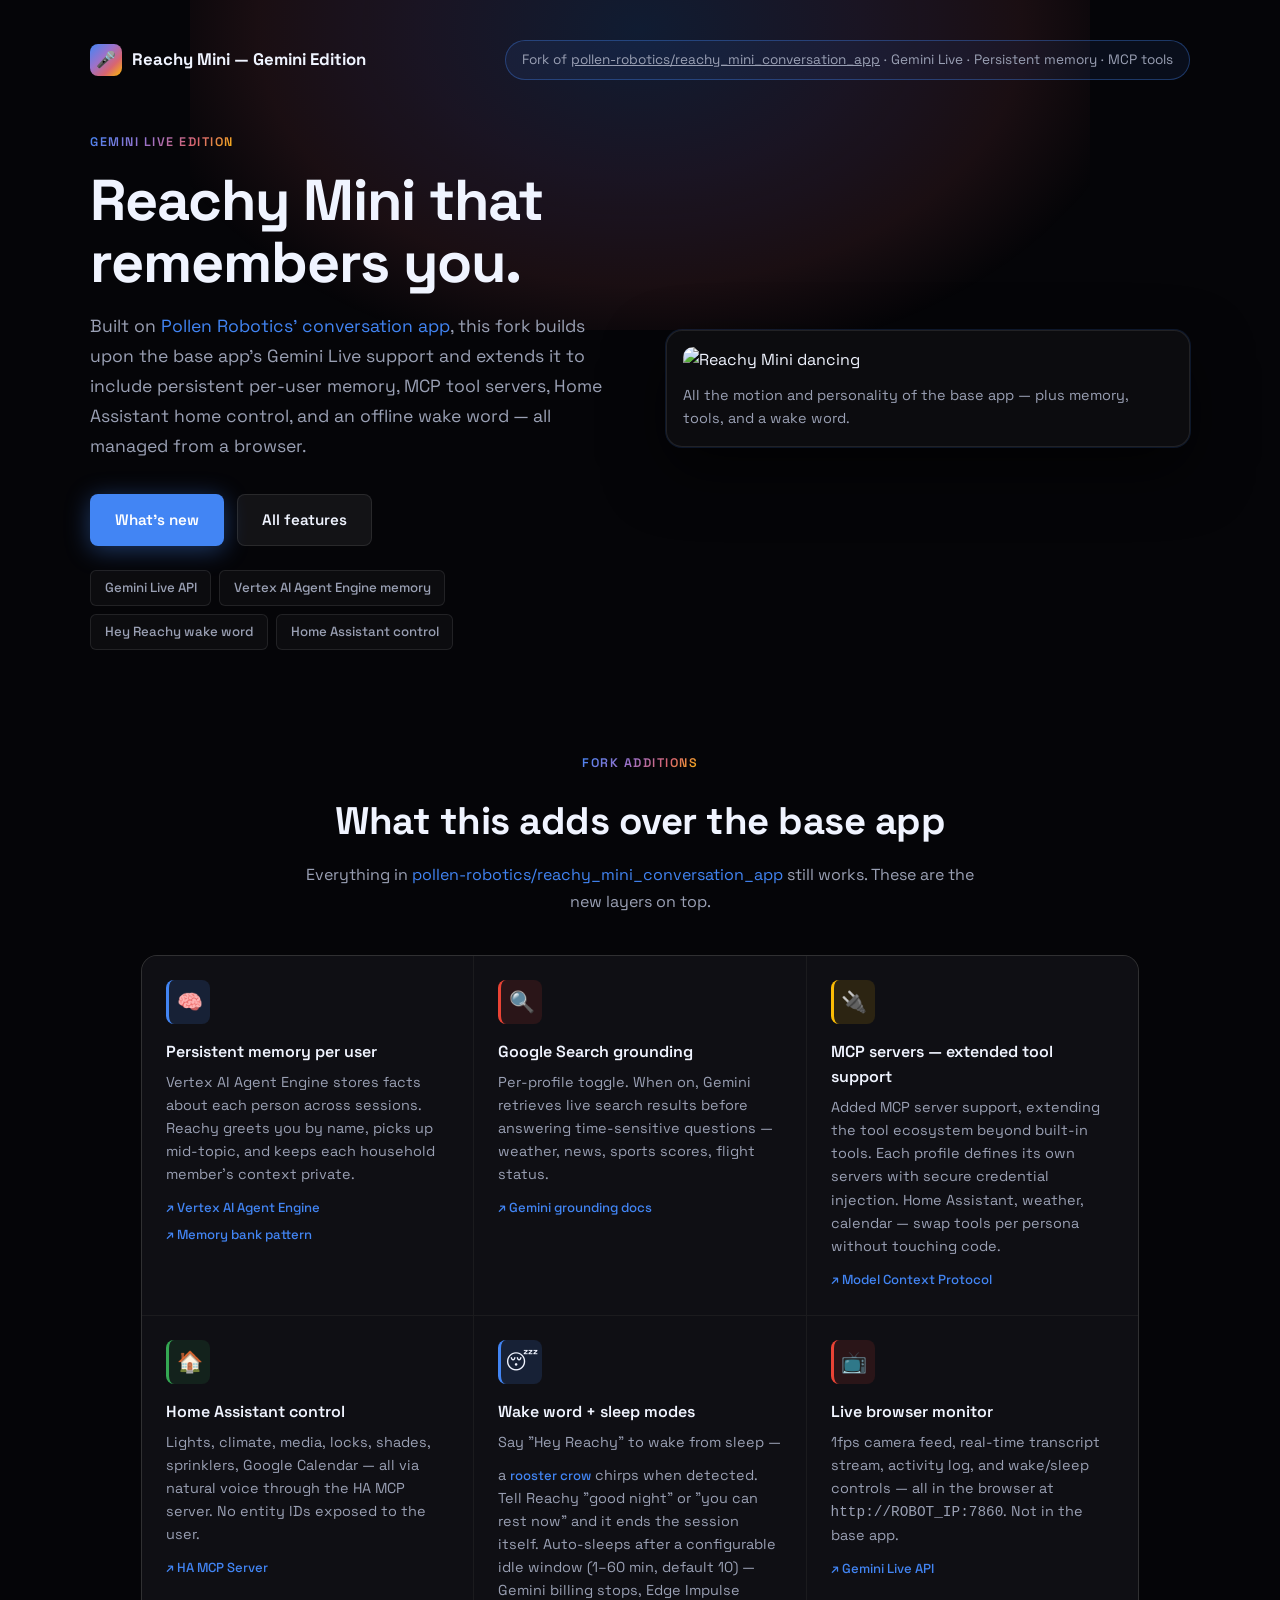
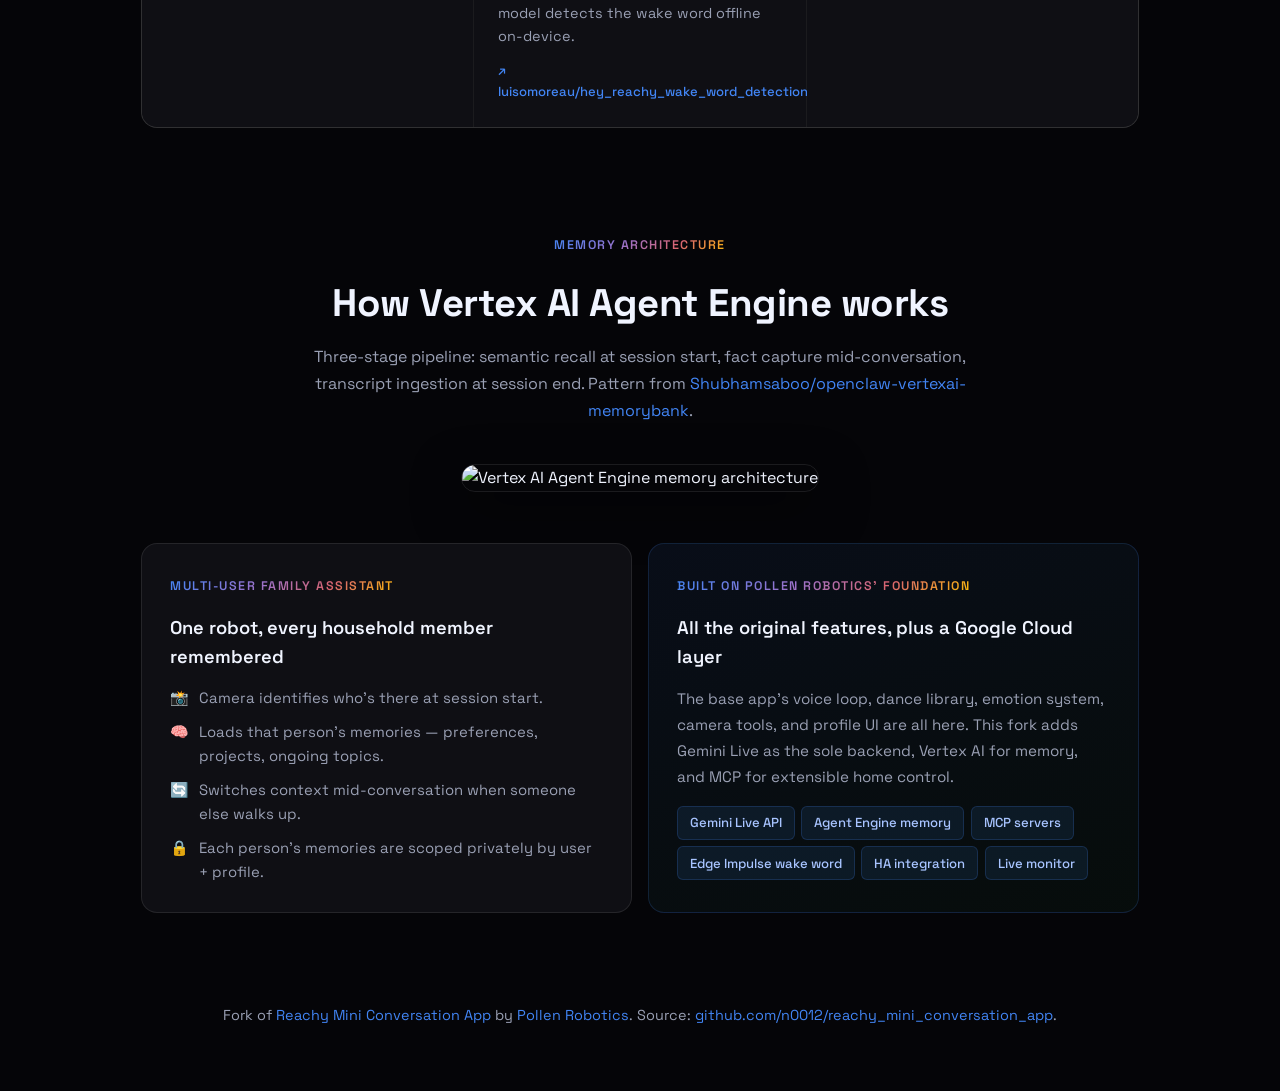
==== reachy_mini_conversation_app/index.html @ c59e743d "docs: point HA MCP link at the user-facing integrations page" ====
<!doctype html>
<html>

<head>
	<meta charset="utf-8" />
	<meta name="viewport" content="width=device-width, initial-scale=1" />
	<title>Reachy Mini — Gemini Live Edition</title>
	<link rel="preconnect" href="https://fonts.googleapis.com">
	<link rel="preconnect" href="https://fonts.gstatic.com" crossorigin>
	<link href="https://fonts.googleapis.com/css2?family=Space+Grotesk:wght@400;500;600;700&family=Manrope:wght@400;500;600&display=swap" rel="stylesheet">
	<link rel="stylesheet" href="style.css" />
</head>

<body>
	<header class="hero">
		<div class="topline">
			<div class="brand">
				<span class="logo">🎤</span>
				<span class="brand-name">Reachy Mini — Gemini Edition</span>
			</div>
			<div class="pill">Fork of <a href="https://huggingface.co/spaces/pollen-robotics/reachy_mini_conversation_app" target="_blank" rel="noopener" style="color:inherit;text-decoration:underline">pollen-robotics/reachy_mini_conversation_app</a> · Gemini Live · Persistent memory · MCP tools</div>
		</div>
		<div class="hero-grid">
			<div class="hero-copy">
				<p class="eyebrow">Gemini Live Edition</p>
				<h1>Reachy Mini that remembers you.</h1>
				<p class="lede">
					Built on <a href="https://huggingface.co/spaces/pollen-robotics/reachy_mini_conversation_app" target="_blank" rel="noopener">Pollen Robotics' conversation app</a>, this fork builds upon the base app's Gemini Live support and extends it to include persistent per-user memory, MCP tool servers, Home Assistant home control, and an offline wake word — all managed from a browser.
				</p>
				<div class="hero-actions">
					<a class="btn primary" href="#whats-new">What's new</a>
					<a class="btn ghost" href="#highlights">All features</a>
				</div>
				<div class="hero-badges">
					<span>Gemini Live API</span>
					<span>Vertex AI Agent Engine memory</span>
					<span>Hey Reachy wake word</span>
					<span>Home Assistant control</span>
				</div>
			</div>
			<div class="hero-visual">
				<div class="glass-card">
					<img src="docs/assets/reachy_mini_dance.gif" alt="Reachy Mini dancing" class="hero-gif">
					<p class="caption">All the motion and personality of the base app — plus memory, tools, and a wake word.</p>
				</div>
			</div>
		</div>
	</header>

	<section id="whats-new" class="section features">
		<div class="section-header">
			<p class="eyebrow">Fork additions</p>
			<h2>What this adds over the base app</h2>
			<p class="intro">
				Everything in <a href="https://huggingface.co/spaces/pollen-robotics/reachy_mini_conversation_app" target="_blank" rel="noopener">pollen-robotics/reachy_mini_conversation_app</a> still works. These are the new layers on top.
			</p>
		</div>
		<div class="feature-grid">
			<div class="feature-card">
				<span class="icon">🧠</span>
				<h3>Persistent memory per user</h3>
				<p>Vertex AI Agent Engine stores facts about each person across sessions. Reachy greets you by name, picks up mid-topic, and keeps each household member's context private.</p>
				<a href="https://cloud.google.com/vertex-ai/generative-ai/docs/agent-engine/overview" target="_blank" rel="noopener">↗ Vertex AI Agent Engine</a>
				<a href="https://github.com/Shubhamsaboo/openclaw-vertexai-memorybank" target="_blank" rel="noopener" style="display:block;margin-top:4px">↗ Memory bank pattern</a>
			</div>
			<div class="feature-card">
				<span class="icon">🔍</span>
				<h3>Google Search grounding</h3>
				<p>Per-profile toggle. When on, Gemini retrieves live search results before answering time-sensitive questions — weather, news, sports scores, flight status.</p>
				<a href="https://ai.google.dev/gemini-api/docs/grounding" target="_blank" rel="noopener">↗ Gemini grounding docs</a>
			</div>
			<div class="feature-card">
				<span class="icon">🔌</span>
				<h3>MCP servers — extended tool support</h3>
				<p>Added MCP server support, extending the tool ecosystem beyond built-in tools. Each profile defines its own servers with secure credential injection. Home Assistant, weather, calendar — swap tools per persona without touching code.</p>
				<a href="https://modelcontextprotocol.io" target="_blank" rel="noopener">↗ Model Context Protocol</a>
			</div>
			<div class="feature-card">
				<span class="icon">🏠</span>
				<h3>Home Assistant control</h3>
				<p>Lights, climate, media, locks, shades, sprinklers, Google Calendar — all via natural voice through the HA MCP server. No entity IDs exposed to the user.</p>
				<a href="https://www.home-assistant.io/integrations/mcp_server/" target="_blank" rel="noopener">↗ HA MCP Server</a>
			</div>
			<div class="feature-card">
				<span class="icon">😴</span>
				<h3>Wake word + sleep modes</h3>
				<p>Say "Hey Reachy" to wake from sleep — a <a href="https://commons.wikimedia.org/wiki/File:Young_rooster_crowing.ogg" target="_blank" rel="noopener">rooster crow</a> chirps when detected. Tell Reachy "good night" or "you can rest now" and it ends the session itself. Auto-sleeps after a configurable idle window (1–60 min, default 10) — Gemini billing stops, Edge Impulse model detects the wake word offline on-device.</p>
				<a href="https://huggingface.co/spaces/luisomoreau/hey_reachy_wake_word_detection" target="_blank" rel="noopener">↗ luisomoreau/hey_reachy_wake_word_detection</a>
			</div>
			<div class="feature-card">
				<span class="icon">📺</span>
				<h3>Live browser monitor</h3>
				<p>1fps camera feed, real-time transcript stream, activity log, and wake/sleep controls — all in the browser at <code>http://ROBOT_IP:7860</code>. Not in the base app.</p>
				<a href="https://ai.google.dev/gemini-api/docs/live-api" target="_blank" rel="noopener">↗ Gemini Live API</a>
			</div>
		</div>
	</section>

	<section class="section">
		<div class="section-header">
			<p class="eyebrow">Memory architecture</p>
			<h2>How Vertex AI Agent Engine works</h2>
			<p class="intro">
				Three-stage pipeline: semantic recall at session start, fact capture mid-conversation, transcript ingestion at session end.
				Pattern from <a href="https://github.com/Shubhamsaboo/openclaw-vertexai-memorybank" target="_blank" rel="noopener">Shubhamsaboo/openclaw-vertexai-memorybank</a>.
			</p>
		</div>
		<div style="text-align:center">
			<img
				src="https://raw.githubusercontent.com/Shubhamsaboo/openclaw-vertexai-memorybank/2500c735953c892067ed8638012e7cde9ac9cd41/architecture.jpg"
				alt="Vertex AI Agent Engine memory architecture"
				style="max-width:100%;border-radius:14px;border:1px solid rgba(255,255,255,0.09);box-shadow:0 16px 48px rgba(0,0,0,0.5)"
			/>
		</div>
	</section>

	<section id="highlights" class="section story">
		<div class="story-grid">
			<div class="story-card">
				<p class="eyebrow">Multi-user family assistant</p>
				<h3>One robot, every household member remembered</h3>
				<ul class="story-list">
					<li><span>📸</span> Camera identifies who's there at session start.</li>
					<li><span>🧠</span> Loads that person's memories — preferences, projects, ongoing topics.</li>
					<li><span>🔄</span> Switches context mid-conversation when someone else walks up.</li>
					<li><span>🔒</span> Each person's memories are scoped privately by user + profile.</li>
				</ul>
			</div>
			<div class="story-card secondary">
				<p class="eyebrow">Built on Pollen Robotics' foundation</p>
				<h3>All the original features, plus a Google Cloud layer</h3>
				<p class="story-text">
					The base app's voice loop, dance library, emotion system, camera tools, and profile UI are all here. This fork adds Gemini Live as the sole backend, Vertex AI for memory, and MCP for extensible home control.
				</p>
				<div class="chips">
					<span class="chip">Gemini Live API</span>
					<span class="chip">Agent Engine memory</span>
					<span class="chip">MCP servers</span>
					<span class="chip">Edge Impulse wake word</span>
					<span class="chip">HA integration</span>
					<span class="chip">Live monitor</span>
				</div>
			</div>
		</div>
	</section>

	<footer class="footer">
		<p>
			Fork of <a href="https://huggingface.co/spaces/pollen-robotics/reachy_mini_conversation_app" target="_blank" rel="noopener">Reachy Mini Conversation App</a> by <a href="https://github.com/pollen-robotics" target="_blank" rel="noopener">Pollen Robotics</a>.
			Source: <a href="https://github.com/n0012/reachy_mini_conversation_app" target="_blank" rel="noopener">github.com/n0012/reachy_mini_conversation_app</a>.
		</p>
	</footer>

</body>

</html>
---- reachy_mini_conversation_app/style.css ----
/* Google AI product aesthetic — clean dark, vivid Google accents */
:root {
	--google-blue:   #4285F4;
	--google-red:    #EA4335;
	--google-yellow: #FBBC05;
	--google-green:  #34A853;

	/* Gemini brand gradient */
	--gemini-grad: linear-gradient(135deg, #4285F4 0%, #9B72CB 40%, #D96570 70%, #FBBC05 100%);

	--bg:     #050508;
	--panel:  #0f0f14;
	--card:   rgba(255, 255, 255, 0.05);
	--text:   #f0f4ff;
	--muted:  #9aa0b4;
	--border: rgba(255, 255, 255, 0.09);
	--shadow: 0 24px 60px rgba(0, 0, 0, 0.6);

	font-family: "Space Grotesk", "Manrope", system-ui, -apple-system, sans-serif;
}

* { margin: 0; padding: 0; box-sizing: border-box; }

body {
	background: var(--bg);
	color: var(--text);
	min-height: 100vh;
	line-height: 1.6;
	padding-bottom: 4rem;
}

/* Big Gemini-style ambient glow behind the hero */
body::before {
	content: "";
	position: fixed;
	top: -30%;
	left: 50%;
	transform: translateX(-50%);
	width: 900px;
	height: 600px;
	background: radial-gradient(ellipse,
		rgba(66,133,244,0.18) 0%,
		rgba(155,114,203,0.14) 35%,
		rgba(217,101,112,0.10) 60%,
		transparent 80%);
	pointer-events: none;
	z-index: 0;
}

a { color: inherit; text-decoration: none; }

/* ── Topline ─────────────────────────────────────────────────────────────── */
.hero {
	padding: 2.5rem clamp(1.5rem, 4vw, 4rem) 3rem;
	position: relative;
	z-index: 1;
}

.topline {
	display: flex;
	align-items: center;
	justify-content: space-between;
	max-width: 1100px;
	margin: 0 auto 3rem;
}

.brand {
	display: flex;
	align-items: center;
	gap: 0.6rem;
	font-weight: 700;
	font-size: 1.05rem;
}

.logo {
	width: 2rem;
	height: 2rem;
	border-radius: 8px;
	background: var(--gemini-grad);
	display: grid;
	place-items: center;
	font-size: 1rem;
}

.pill {
	padding: 0.5rem 1rem;
	border-radius: 999px;
	border: 1px solid rgba(66,133,244,0.35);
	background: rgba(66,133,244,0.08);
	color: var(--muted);
	font-size: 0.85rem;
}
.pill a { color: var(--google-blue); }
.pill a:hover { text-decoration: underline; }

/* ── Hero grid ───────────────────────────────────────────────────────────── */
.hero-grid {
	display: grid;
	grid-template-columns: repeat(auto-fit, minmax(320px, 1fr));
	gap: clamp(2rem, 4vw, 4rem);
	max-width: 1100px;
	margin: 0 auto;
	align-items: center;
}

.eyebrow {
	font-size: 0.78rem;
	text-transform: uppercase;
	letter-spacing: 1.5px;
	font-weight: 600;
	margin-bottom: 1rem;
	/* Gemini gradient text */
	background: var(--gemini-grad);
	-webkit-background-clip: text;
	-webkit-text-fill-color: transparent;
	background-clip: text;
	display: inline-block;
}

.hero-copy h1 {
	font-size: clamp(2.8rem, 4.5vw, 4rem);
	line-height: 1.08;
	letter-spacing: -1px;
	margin-bottom: 1.2rem;
	font-weight: 700;
}

.lede {
	color: var(--muted);
	font-size: 1.1rem;
	max-width: 560px;
	line-height: 1.7;
}
.lede a { color: var(--google-blue); }
.lede a:hover { text-decoration: underline; }

.hero-actions {
	display: flex;
	gap: 0.8rem;
	margin: 2rem 0 1.5rem;
	flex-wrap: wrap;
}

.btn {
	padding: 0.8rem 1.5rem;
	border-radius: 8px;
	font-weight: 600;
	font-size: 0.95rem;
	border: 1px solid transparent;
	cursor: pointer;
	transition: all 0.2s ease;
	display: inline-flex;
	align-items: center;
	gap: 0.5rem;
}
.btn.primary {
	background: var(--google-blue);
	color: #fff;
	box-shadow: 0 4px 24px rgba(66,133,244,0.40);
}
.btn.primary:hover {
	background: #5a95f5;
	box-shadow: 0 8px 32px rgba(66,133,244,0.55);
	transform: translateY(-1px);
}
.btn.ghost {
	background: rgba(255,255,255,0.06);
	border-color: var(--border);
	color: var(--text);
}
.btn.ghost:hover { background: rgba(255,255,255,0.10); transform: translateY(-1px); }

.hero-badges {
	display: flex;
	flex-wrap: wrap;
	gap: 0.5rem;
}
.hero-badges span {
	padding: 0.4rem 0.85rem;
	border-radius: 6px;
	font-size: 0.83rem;
	font-weight: 500;
	border: 1px solid var(--border);
	color: var(--muted);
	background: rgba(255,255,255,0.03);
}

.hero-visual .glass-card {
	background: rgba(255,255,255,0.03);
	border: 1px solid var(--border);
	border-radius: 16px;
	padding: 1rem;
	/* Subtle Gemini gradient border glow */
	box-shadow: 0 0 0 1px rgba(66,133,244,0.15), var(--shadow);
}
.hero-gif {
	width: 100%;
	display: block;
	border-radius: 10px;
}
.caption { margin-top: 0.7rem; color: var(--muted); font-size: 0.9rem; }

/* ── Sections ─────────────────────────────────────────────────────────────── */
.section {
	max-width: 1100px;
	margin: 0 auto;
	padding: clamp(2rem, 4vw, 4rem) clamp(1.5rem, 4vw, 4rem);
	position: relative;
	z-index: 1;
}

.section-header { text-align: center; max-width: 700px; margin: 0 auto 2.5rem; }
.section-header h2 {
	font-size: clamp(1.9rem, 3vw, 2.5rem);
	font-weight: 700;
	margin-bottom: 0.6rem;
	letter-spacing: -0.5px;
}
.intro { color: var(--muted); font-size: 1rem; line-height: 1.7; }
.intro a { color: var(--google-blue); }
.intro a:hover { text-decoration: underline; }

/* ── Feature cards — one Google color per card ───────────────────────────── */
.feature-grid {
	display: grid;
	grid-template-columns: repeat(auto-fit, minmax(260px, 1fr));
	gap: 1px;
	background: var(--border);
	border-radius: 16px;
	overflow: hidden;
	border: 1px solid var(--border);
}

.feature-card {
	background: var(--panel);
	padding: 1.5rem;
	transition: background 0.2s ease;
}
.feature-card:hover { background: rgba(255,255,255,0.04); }

/* Google four-color rotation */
.feature-card:nth-child(1) .icon { background: rgba(66,133,244,0.15);  border-left: 3px solid var(--google-blue); }
.feature-card:nth-child(2) .icon { background: rgba(234,67,53,0.12);   border-left: 3px solid var(--google-red); }
.feature-card:nth-child(3) .icon { background: rgba(251,188,5,0.12);   border-left: 3px solid var(--google-yellow); }
.feature-card:nth-child(4) .icon { background: rgba(52,168,83,0.12);   border-left: 3px solid var(--google-green); }
.feature-card:nth-child(5) .icon { background: rgba(66,133,244,0.15);  border-left: 3px solid var(--google-blue); }
.feature-card:nth-child(6) .icon { background: rgba(234,67,53,0.12);   border-left: 3px solid var(--google-red); }

.feature-card:nth-child(1):hover { border-top: none; box-shadow: inset 3px 0 0 var(--google-blue); }
.feature-card:nth-child(2):hover { box-shadow: inset 3px 0 0 var(--google-red); }
.feature-card:nth-child(3):hover { box-shadow: inset 3px 0 0 var(--google-yellow); }
.feature-card:nth-child(4):hover { box-shadow: inset 3px 0 0 var(--google-green); }
.feature-card:nth-child(5):hover { box-shadow: inset 3px 0 0 var(--google-blue); }
.feature-card:nth-child(6):hover { box-shadow: inset 3px 0 0 var(--google-red); }

.feature-card .icon {
	width: 44px;
	height: 44px;
	border-radius: 8px;
	display: grid;
	place-items: center;
	font-size: 1.3rem;
	margin-bottom: 0.9rem;
}
.feature-card h3 { font-size: 1rem; font-weight: 600; margin-bottom: 0.4rem; }
.feature-card p { color: var(--muted); font-size: 0.9rem; line-height: 1.6; }
.feature-card a {
	display: inline-block;
	margin-top: 0.7rem;
	color: var(--google-blue);
	font-size: 0.82rem;
	font-weight: 500;
}
.feature-card a:hover { text-decoration: underline; }

/* ── Story ───────────────────────────────────────────────────────────────── */
.story { padding-top: 0; }
.story-grid {
	display: grid;
	grid-template-columns: repeat(auto-fit, minmax(300px, 1fr));
	gap: 1rem;
}
.story-card {
	background: var(--panel);
	border: 1px solid var(--border);
	border-radius: 16px;
	padding: 1.75rem;
}
.story-card.secondary {
	/* Very subtle Google blue-green tint */
	background: linear-gradient(160deg, rgba(66,133,244,0.07), rgba(52,168,83,0.05));
	border-color: rgba(66,133,244,0.18);
}
.story-card h3 { font-size: 1.15rem; font-weight: 600; margin-bottom: 0.9rem; }
.story-list { list-style: none; display: grid; gap: 0.65rem; color: var(--muted); font-size: 0.93rem; }
.story-list li { display: flex; gap: 0.6rem; align-items: flex-start; }
.story-text { color: var(--muted); line-height: 1.7; margin-bottom: 1rem; font-size: 0.95rem; }

.chips { display: flex; flex-wrap: wrap; gap: 0.4rem; }
.chip {
	padding: 0.35rem 0.75rem;
	border-radius: 6px;
	background: rgba(66,133,244,0.10);
	border: 1px solid rgba(66,133,244,0.20);
	color: #a8c4ff;
	font-size: 0.82rem;
	font-weight: 500;
}

/* ── Footer ──────────────────────────────────────────────────────────────── */
.footer {
	text-align: center;
	color: var(--muted);
	padding: 2.5rem 1.5rem 0;
	font-size: 0.9rem;
	position: relative;
	z-index: 1;
}
.footer a { color: var(--google-blue); }
.footer a:hover { text-decoration: underline; }

/* ── Responsive ──────────────────────────────────────────────────────────── */
@media (max-width: 768px) {
	.topline { flex-direction: column; gap: 1rem; align-items: flex-start; }
	.hero-actions { width: 100%; }
	.btn { flex: 1; justify-content: center; }
	.feature-grid { background: none; border: none; border-radius: 0; gap: 0.75rem; }
	.feature-card { border-radius: 12px; border: 1px solid var(--border); }
}
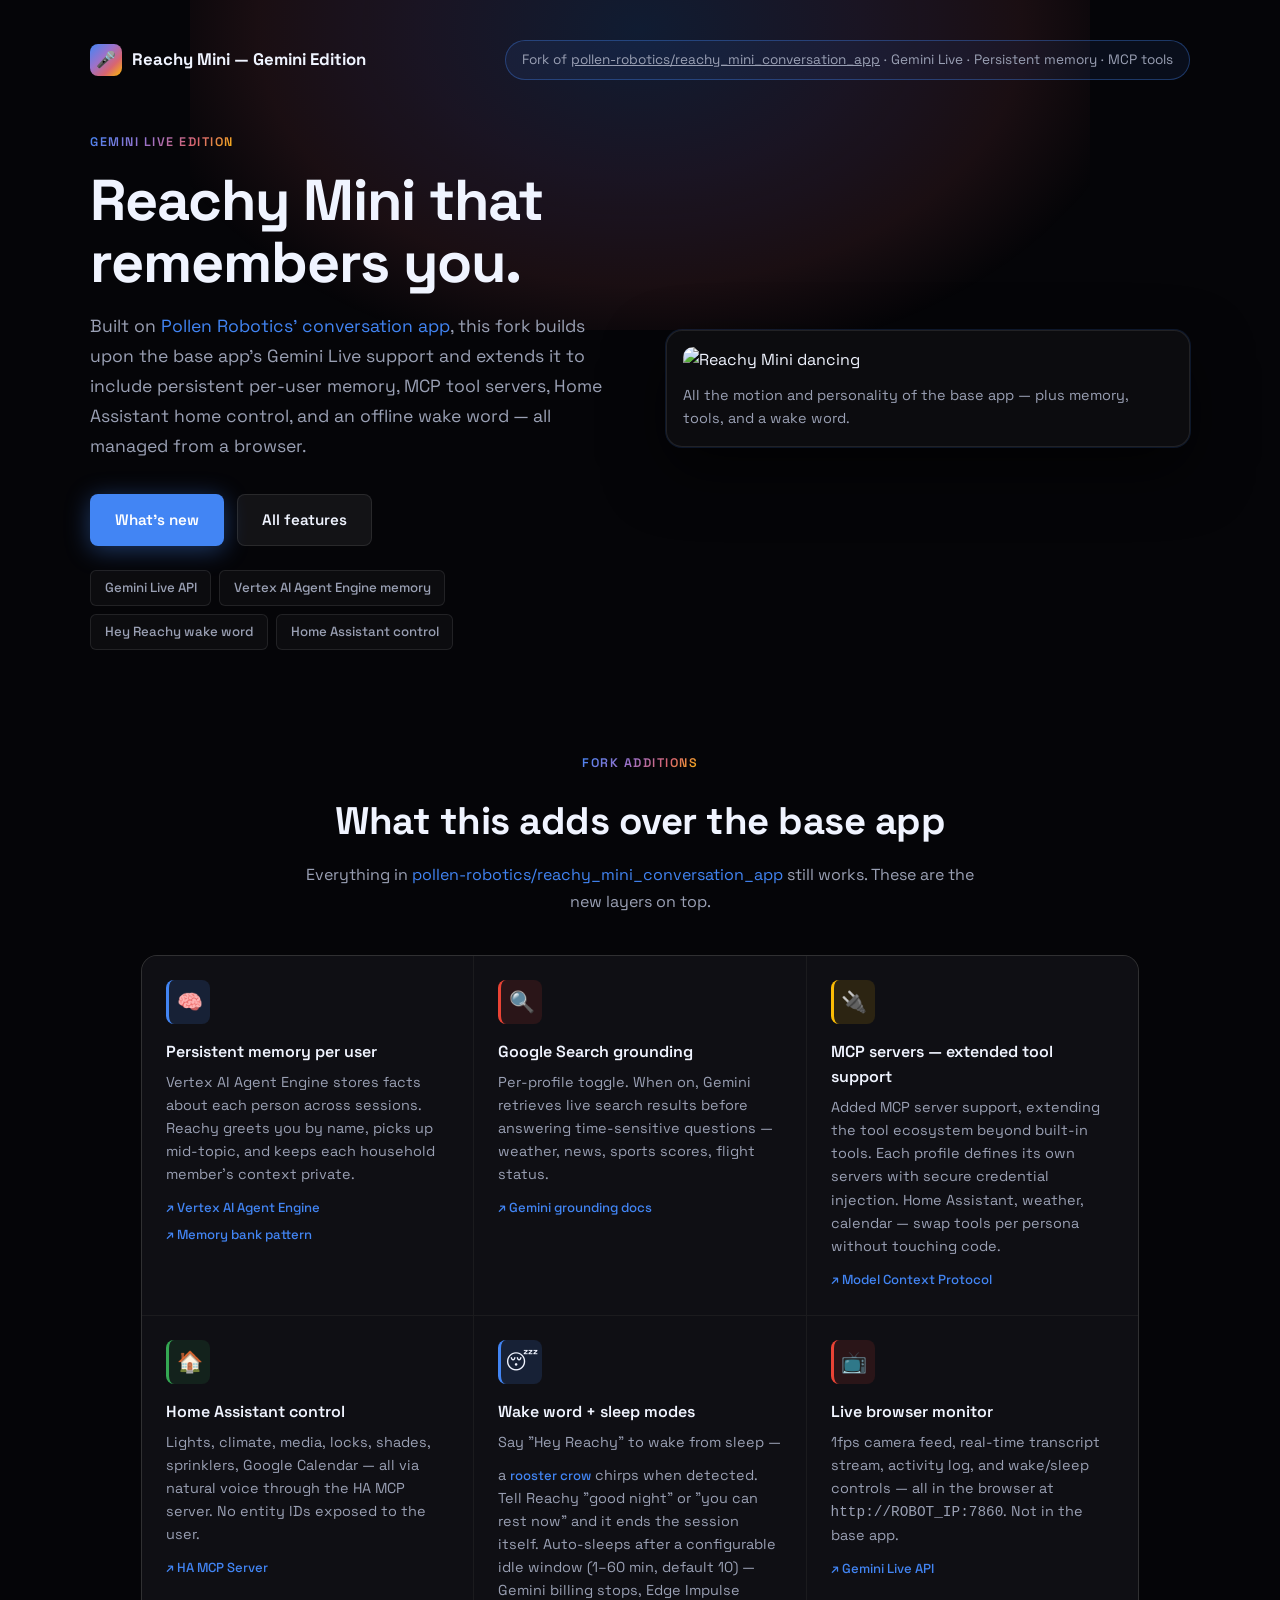
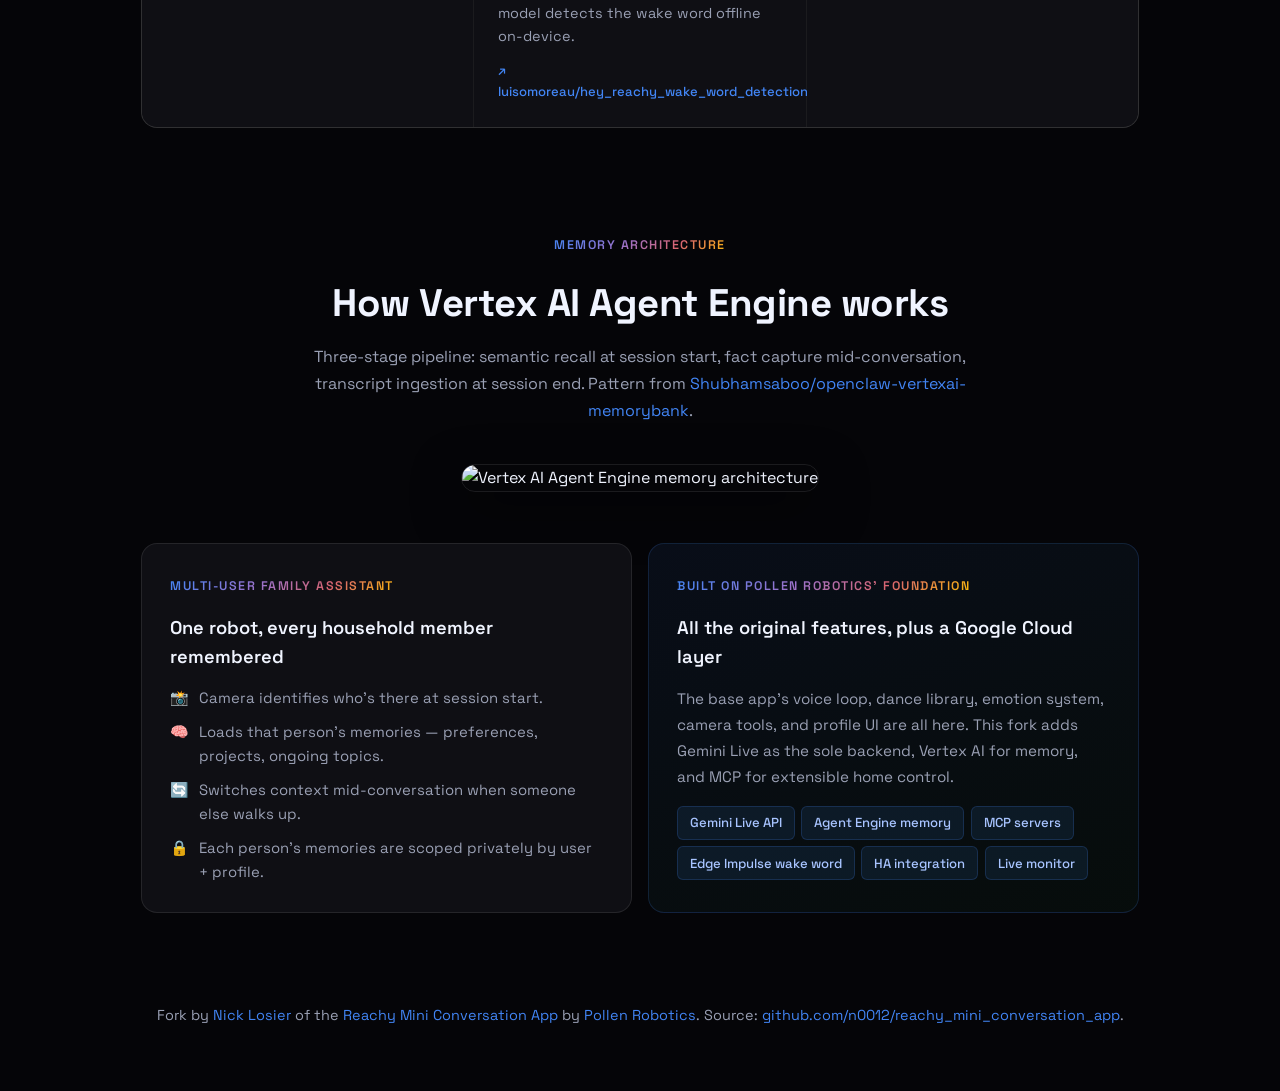
==== commit f1e646d8: "fix(packaging): rename distribution + claim authorship of fork pyproject.toml: - Distribution name: " ====
--- a/reachy_mini_conversation_app/index.html
+++ b/reachy_mini_conversation_app/index.html
@@ -146,7 +146,7 @@
 
 	<footer class="footer">
 		<p>
-			Fork of <a href="https://huggingface.co/spaces/pollen-robotics/reachy_mini_conversation_app" target="_blank" rel="noopener">Reachy Mini Conversation App</a> by <a href="https://github.com/pollen-robotics" target="_blank" rel="noopener">Pollen Robotics</a>.
+			Fork by <a href="https://www.linkedin.com/in/nicklosier" target="_blank" rel="noopener">Nick Losier</a> of the <a href="https://huggingface.co/spaces/pollen-robotics/reachy_mini_conversation_app" target="_blank" rel="noopener">Reachy Mini Conversation App</a> by <a href="https://github.com/pollen-robotics" target="_blank" rel="noopener">Pollen Robotics</a>.
 			Source: <a href="https://github.com/n0012/reachy_mini_conversation_app" target="_blank" rel="noopener">github.com/n0012/reachy_mini_conversation_app</a>.
 		</p>
 	</footer>
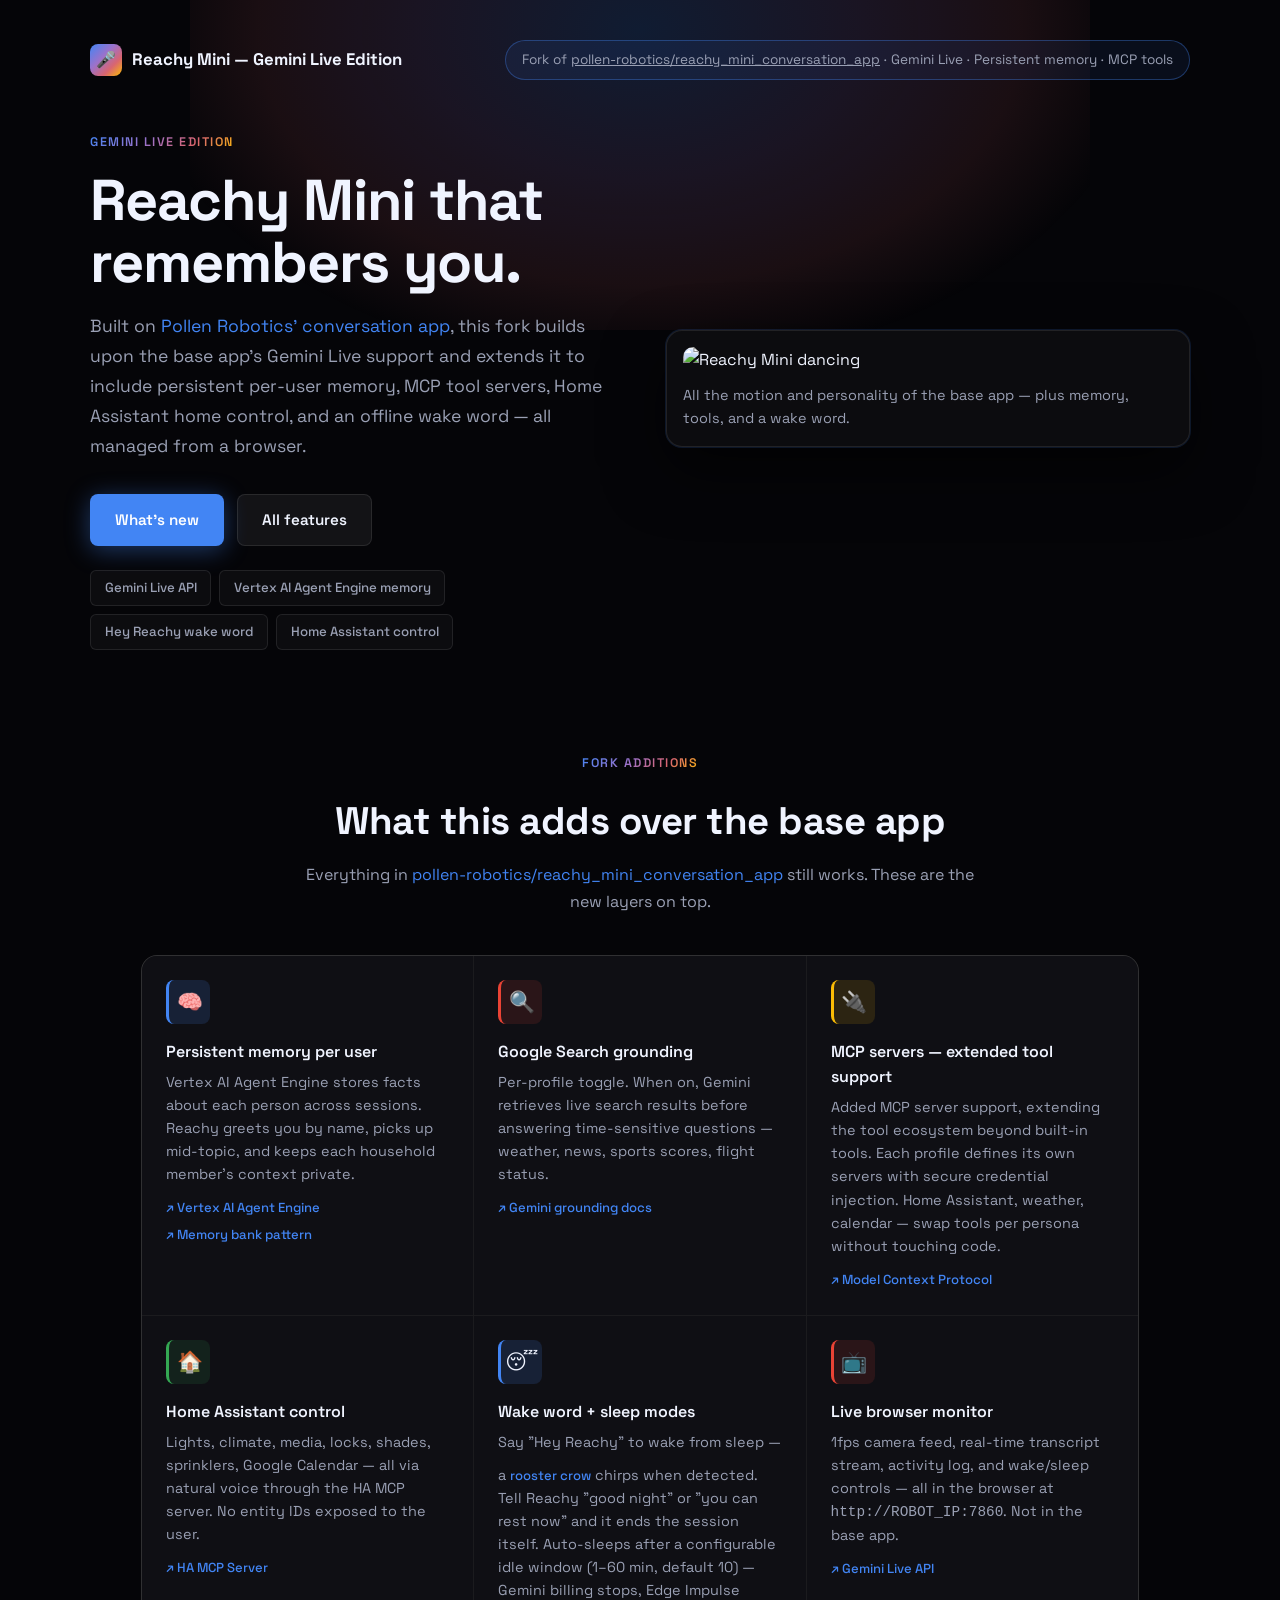
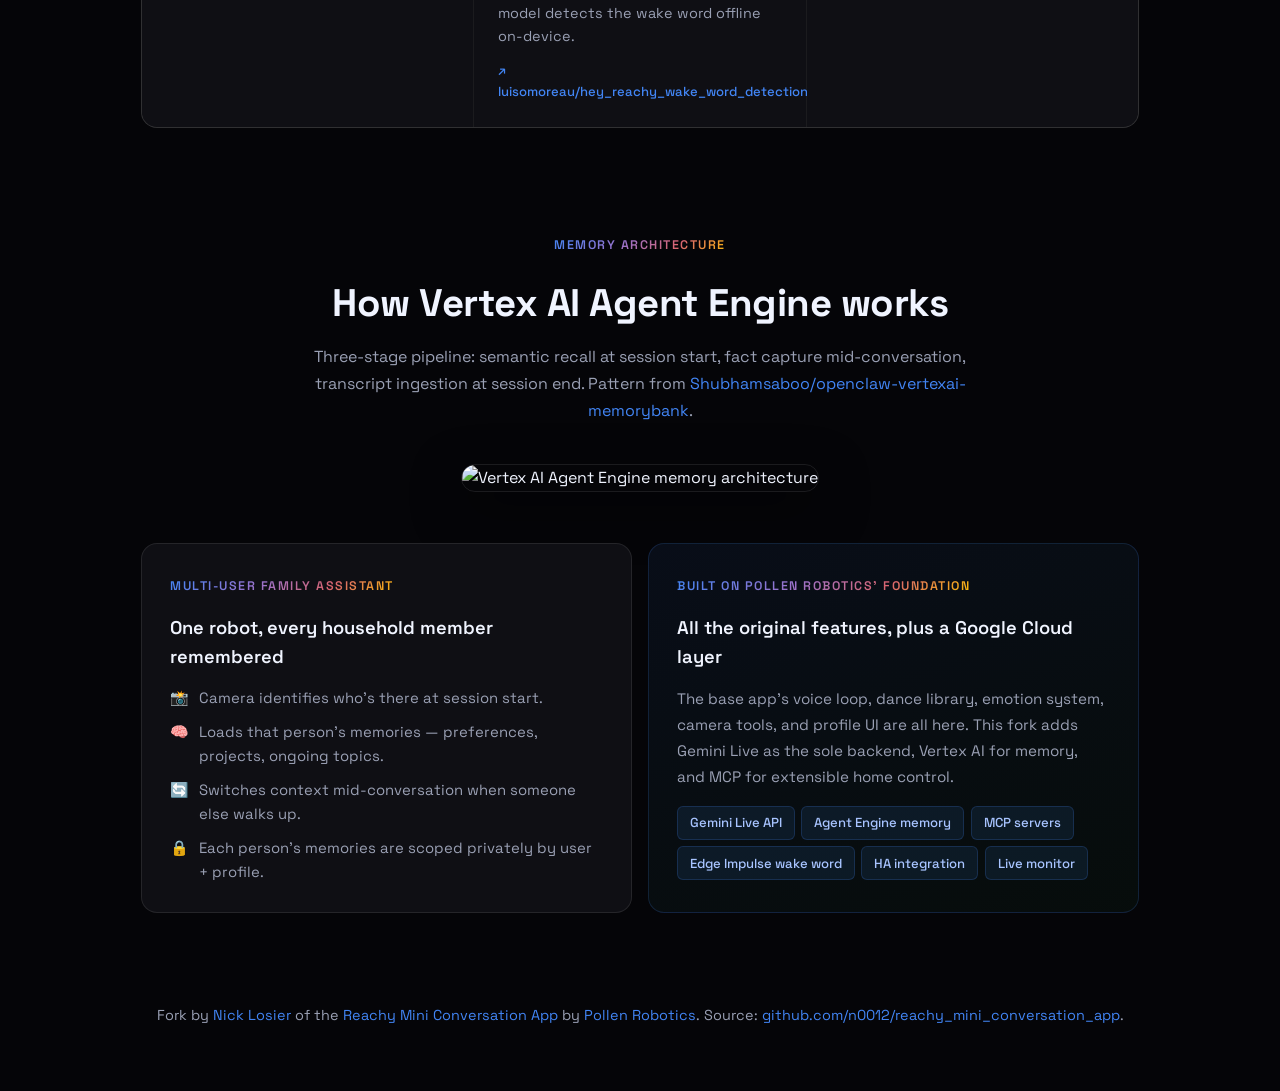
==== commit 898cbf09: "docs: rename brand to 'Gemini Live Edition' (was inconsistent)" ====
--- a/reachy_mini_conversation_app/index.html
+++ b/reachy_mini_conversation_app/index.html
@@ -16,7 +16,7 @@
 		<div class="topline">
 			<div class="brand">
 				<span class="logo">🎤</span>
-				<span class="brand-name">Reachy Mini — Gemini Edition</span>
+				<span class="brand-name">Reachy Mini — Gemini Live Edition</span>
 			</div>
 			<div class="pill">Fork of <a href="https://huggingface.co/spaces/pollen-robotics/reachy_mini_conversation_app" target="_blank" rel="noopener" style="color:inherit;text-decoration:underline">pollen-robotics/reachy_mini_conversation_app</a> · Gemini Live · Persistent memory · MCP tools</div>
 		</div>
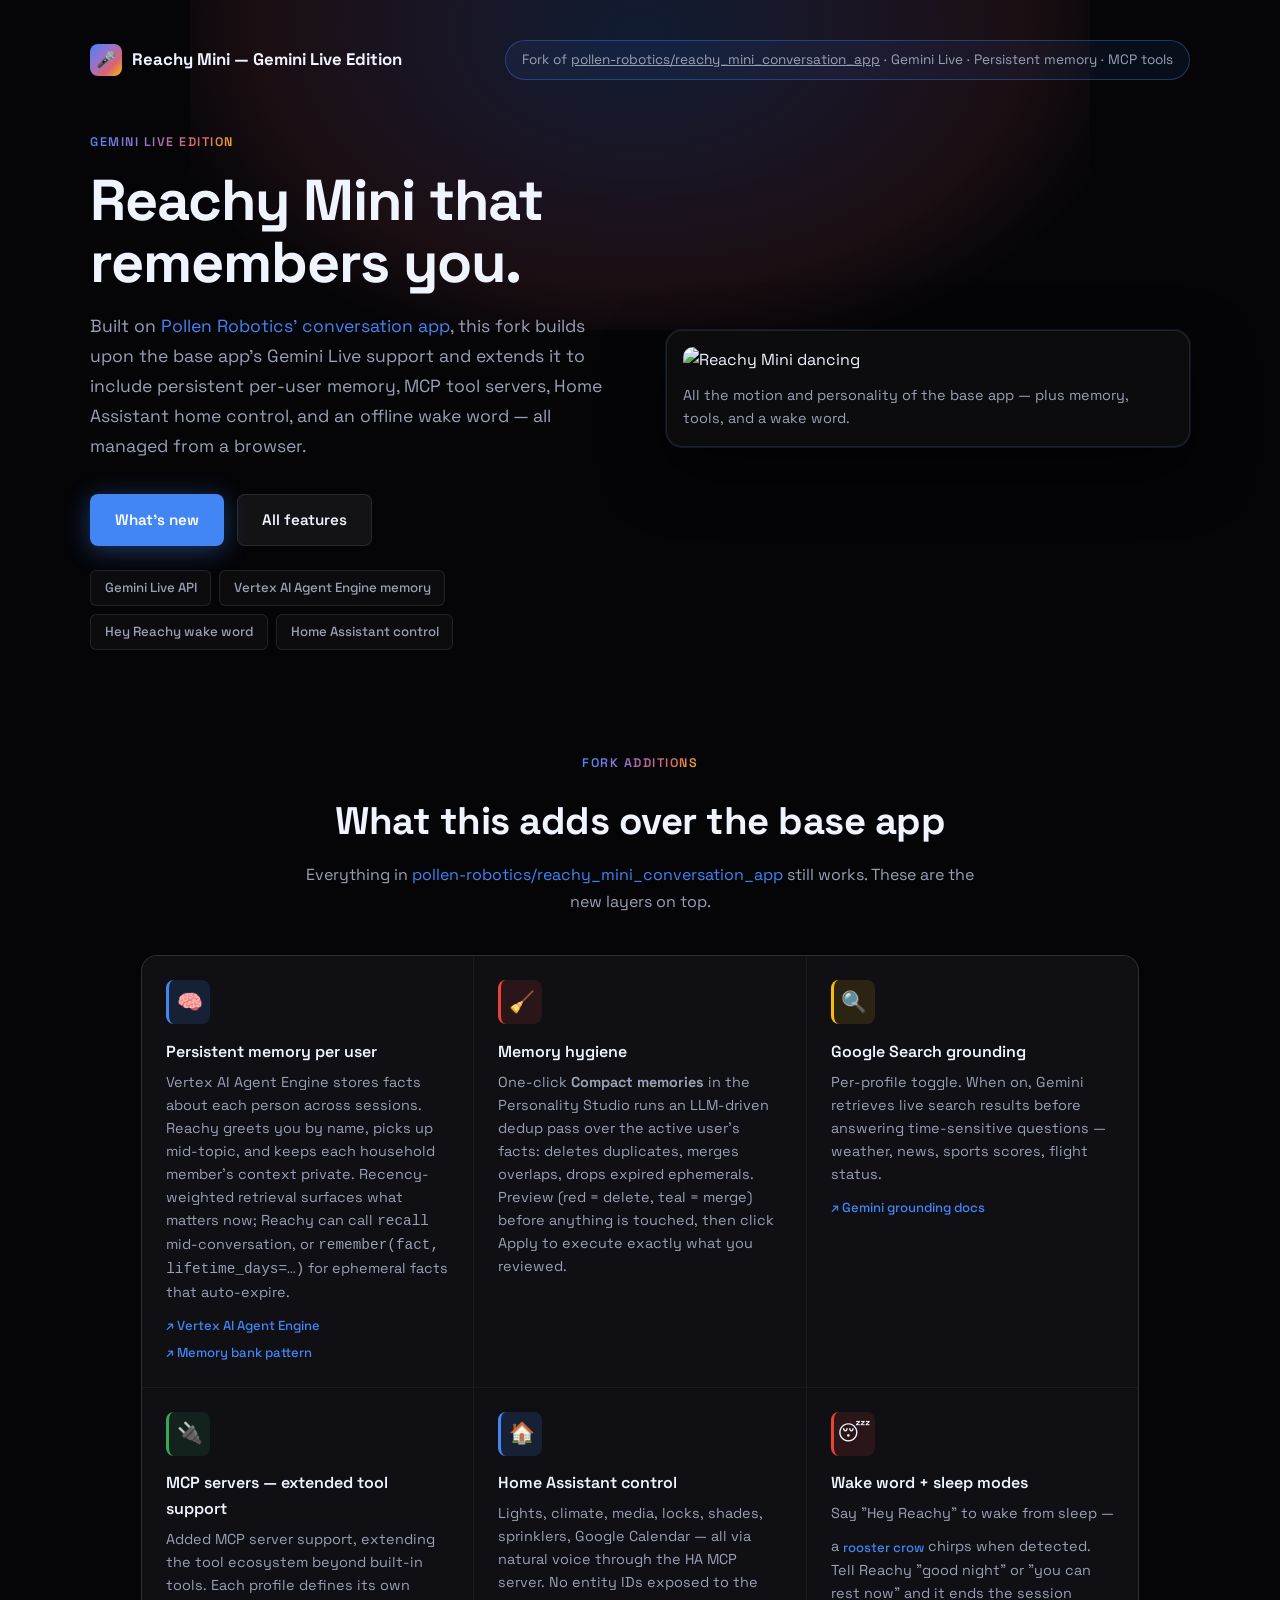
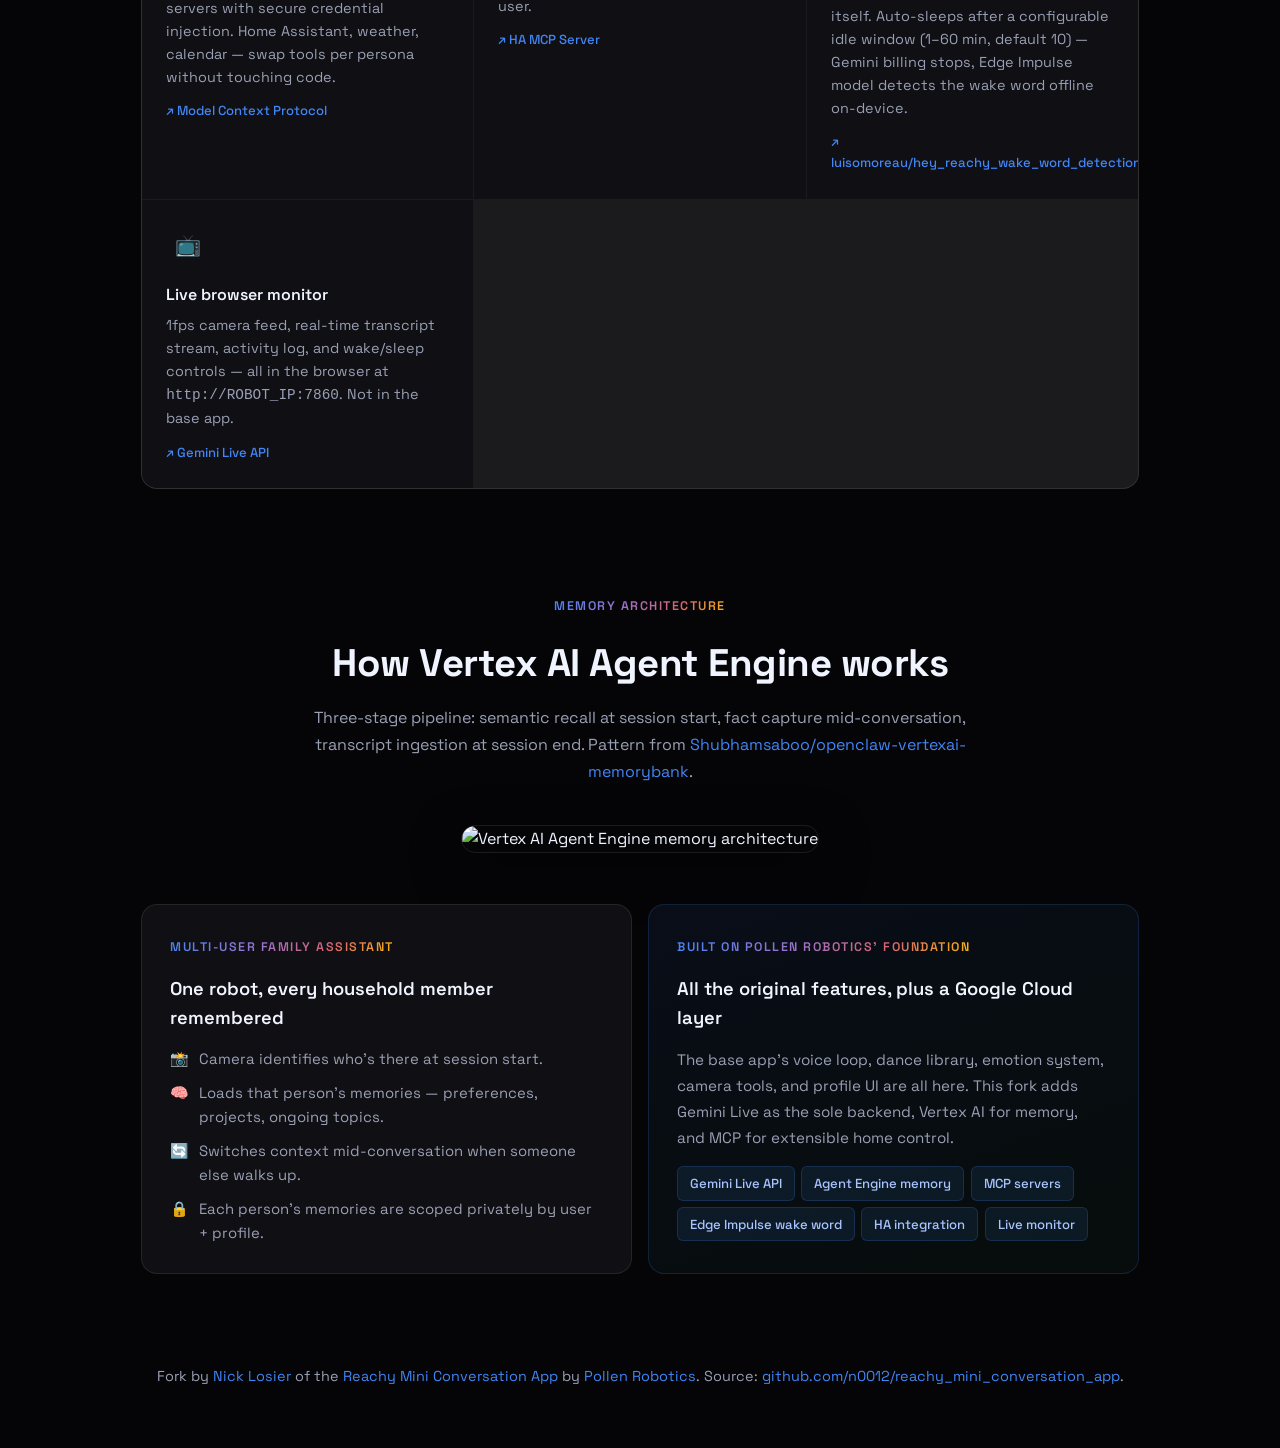
==== commit 2e808ffd: "refactor: update import paths + content for the package rename The previous commit only captured the" ====
--- a/reachy_mini_conversation_app/index.html
+++ b/reachy_mini_conversation_app/index.html
@@ -59,9 +59,14 @@
 			<div class="feature-card">
 				<span class="icon">🧠</span>
 				<h3>Persistent memory per user</h3>
-				<p>Vertex AI Agent Engine stores facts about each person across sessions. Reachy greets you by name, picks up mid-topic, and keeps each household member's context private.</p>
+				<p>Vertex AI Agent Engine stores facts about each person across sessions. Reachy greets you by name, picks up mid-topic, and keeps each household member's context private. Recency-weighted retrieval surfaces what matters now; Reachy can call <code>recall</code> mid-conversation, or <code>remember(fact, lifetime_days=…)</code> for ephemeral facts that auto-expire.</p>
 				<a href="https://cloud.google.com/vertex-ai/generative-ai/docs/agent-engine/overview" target="_blank" rel="noopener">↗ Vertex AI Agent Engine</a>
 				<a href="https://github.com/Shubhamsaboo/openclaw-vertexai-memorybank" target="_blank" rel="noopener" style="display:block;margin-top:4px">↗ Memory bank pattern</a>
+			</div>
+			<div class="feature-card">
+				<span class="icon">🧹</span>
+				<h3>Memory hygiene</h3>
+				<p>One-click <strong>Compact memories</strong> in the Personality Studio runs an LLM-driven dedup pass over the active user's facts: deletes duplicates, merges overlaps, drops expired ephemerals. Preview (red = delete, teal = merge) before anything is touched, then click Apply to execute exactly what you reviewed.</p>
 			</div>
 			<div class="feature-card">
 				<span class="icon">🔍</span>
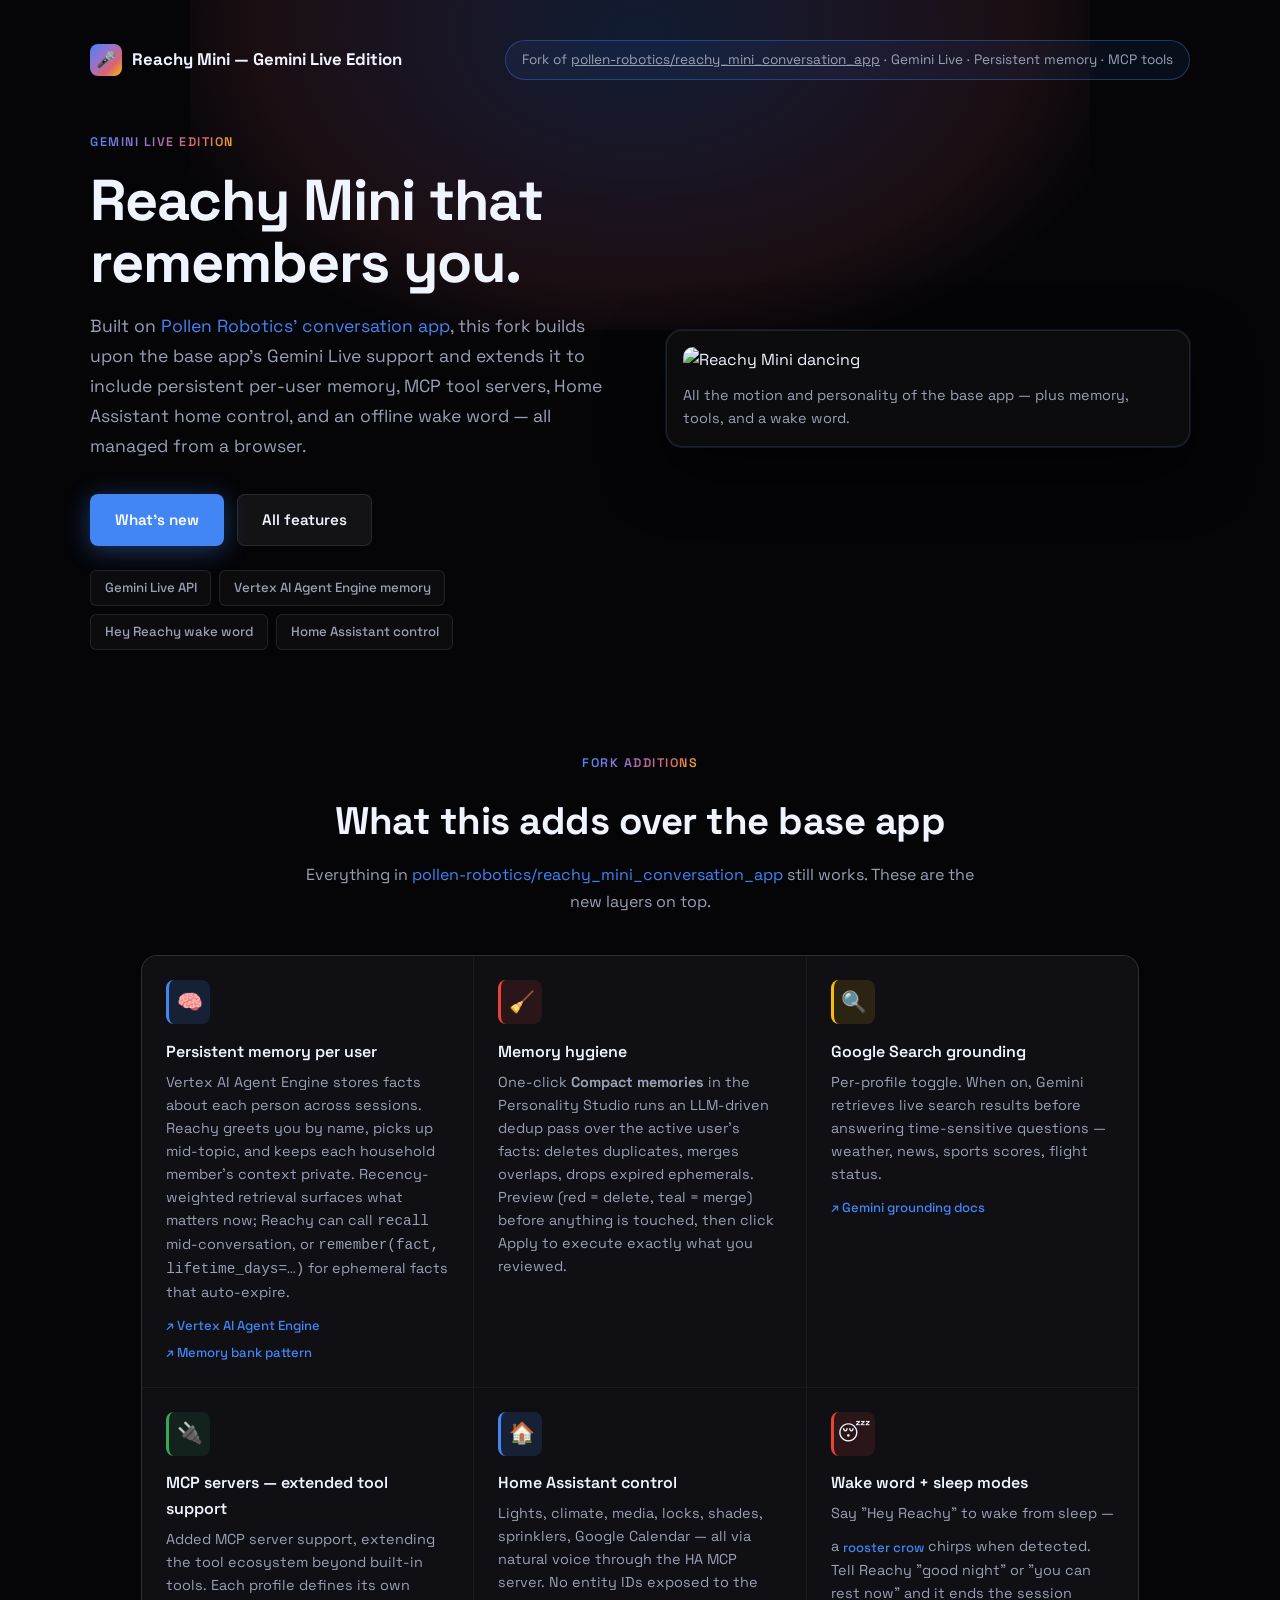
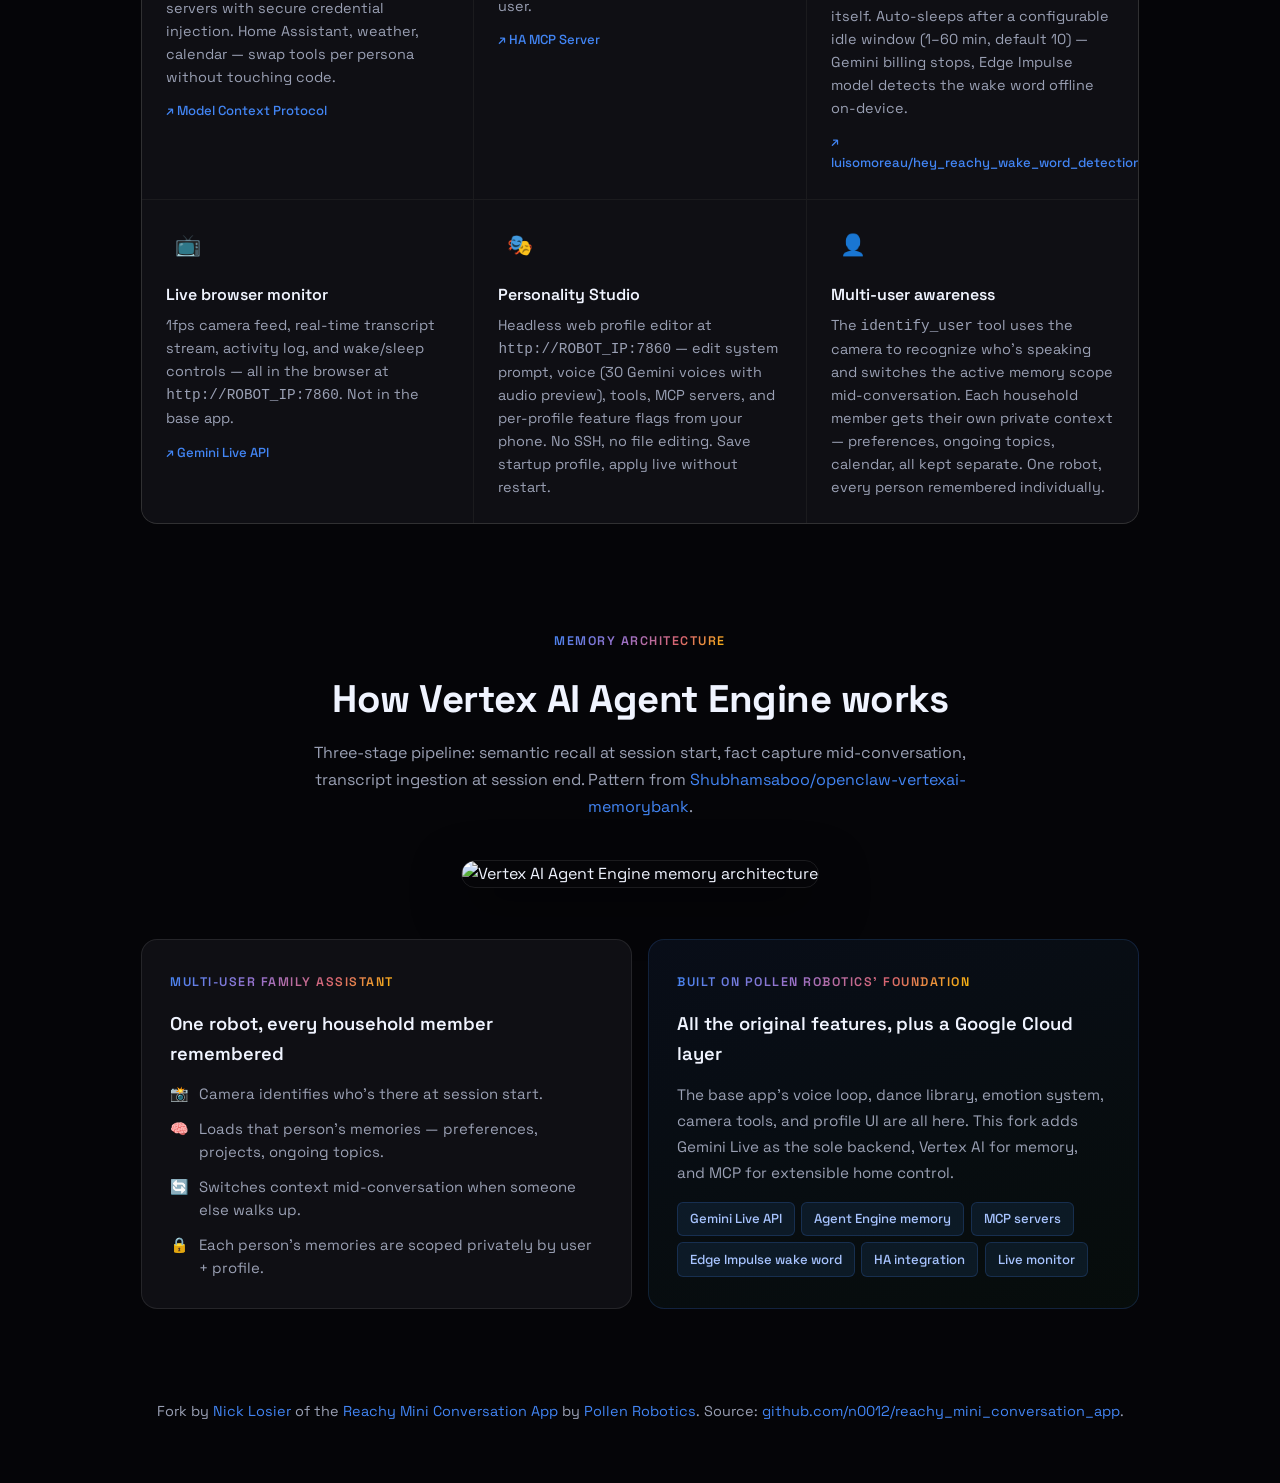
==== commit c59d264b: "feat(landing): add Personality Studio + Multi-user awareness cards Fills the 3x3 feature grid (was 7" ====
--- a/reachy_mini_conversation_app/index.html
+++ b/reachy_mini_conversation_app/index.html
@@ -98,6 +98,16 @@
 				<p>1fps camera feed, real-time transcript stream, activity log, and wake/sleep controls — all in the browser at <code>http://ROBOT_IP:7860</code>. Not in the base app.</p>
 				<a href="https://ai.google.dev/gemini-api/docs/live-api" target="_blank" rel="noopener">↗ Gemini Live API</a>
 			</div>
+			<div class="feature-card">
+				<span class="icon">🎭</span>
+				<h3>Personality Studio</h3>
+				<p>Headless web profile editor at <code>http://ROBOT_IP:7860</code> — edit system prompt, voice (30 Gemini voices with audio preview), tools, MCP servers, and per-profile feature flags from your phone. No SSH, no file editing. Save startup profile, apply live without restart.</p>
+			</div>
+			<div class="feature-card">
+				<span class="icon">👤</span>
+				<h3>Multi-user awareness</h3>
+				<p>The <code>identify_user</code> tool uses the camera to recognize who's speaking and switches the active memory scope mid-conversation. Each household member gets their own private context — preferences, ongoing topics, calendar, all kept separate. One robot, every person remembered individually.</p>
+			</div>
 		</div>
 	</section>
 
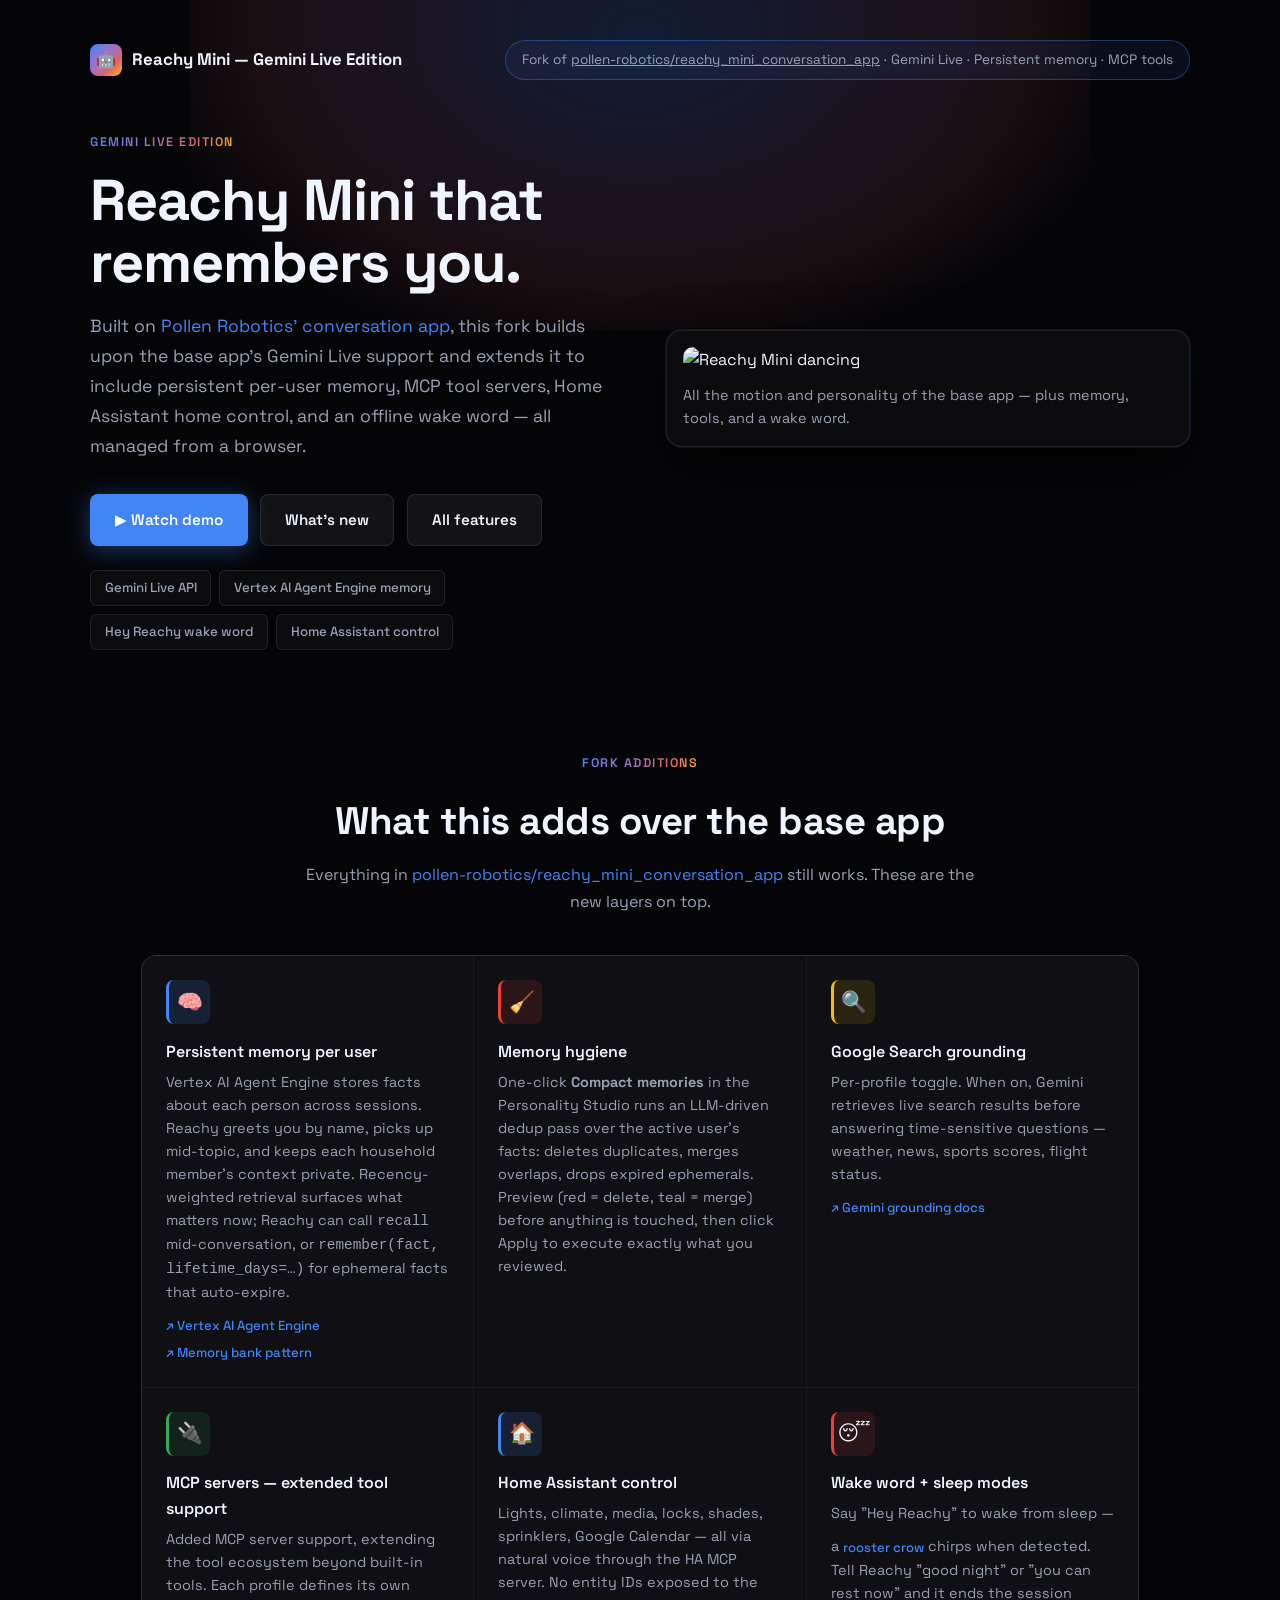
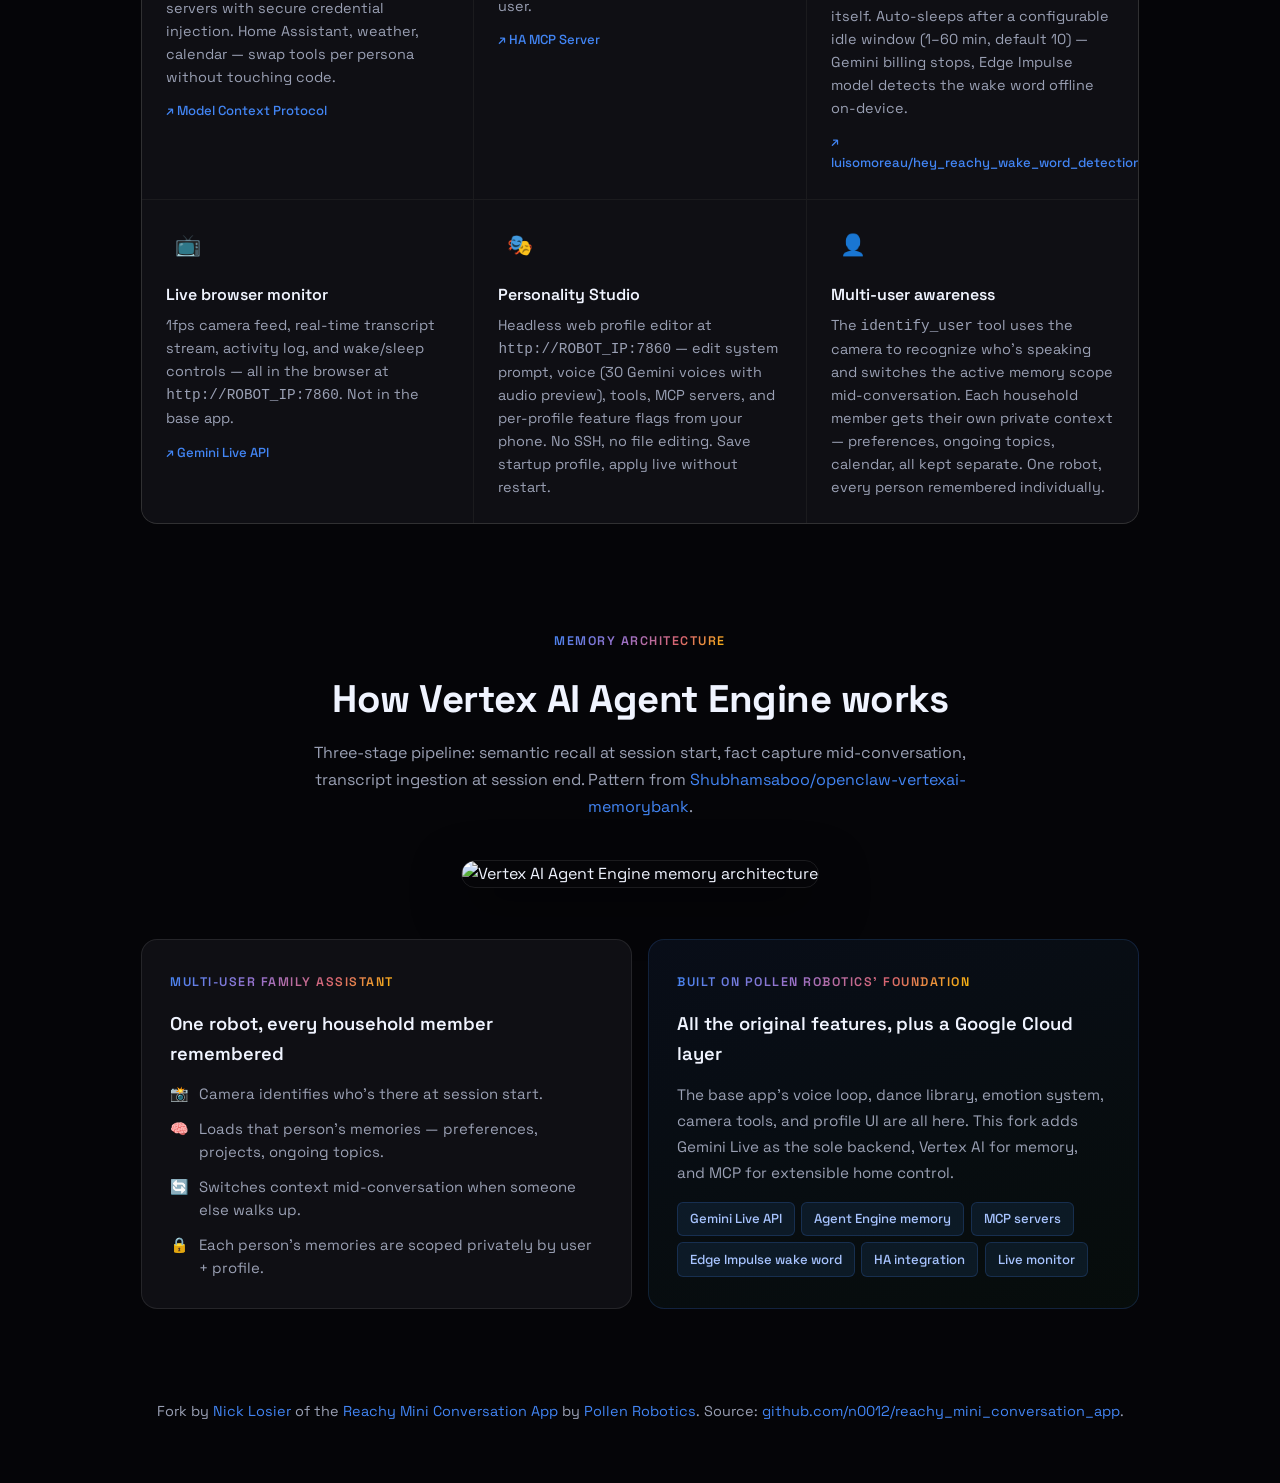
==== commit e4df0cfa: "feat(landing): swap mic→robot logo, add Watch demo CTA to YouTube" ====
--- a/reachy_mini_conversation_app/index.html
+++ b/reachy_mini_conversation_app/index.html
@@ -15,7 +15,7 @@
 	<header class="hero">
 		<div class="topline">
 			<div class="brand">
-				<span class="logo">🎤</span>
+				<span class="logo">🤖</span>
 				<span class="brand-name">Reachy Mini — Gemini Live Edition</span>
 			</div>
 			<div class="pill">Fork of <a href="https://huggingface.co/spaces/pollen-robotics/reachy_mini_conversation_app" target="_blank" rel="noopener" style="color:inherit;text-decoration:underline">pollen-robotics/reachy_mini_conversation_app</a> · Gemini Live · Persistent memory · MCP tools</div>
@@ -28,7 +28,8 @@
 					Built on <a href="https://huggingface.co/spaces/pollen-robotics/reachy_mini_conversation_app" target="_blank" rel="noopener">Pollen Robotics' conversation app</a>, this fork builds upon the base app's Gemini Live support and extends it to include persistent per-user memory, MCP tool servers, Home Assistant home control, and an offline wake word — all managed from a browser.
 				</p>
 				<div class="hero-actions">
-					<a class="btn primary" href="#whats-new">What's new</a>
+					<a class="btn primary" href="https://www.youtube.com/watch?v=D_8Pma1vHmw" target="_blank" rel="noopener">▶ Watch demo</a>
+					<a class="btn ghost" href="#whats-new">What's new</a>
 					<a class="btn ghost" href="#highlights">All features</a>
 				</div>
 				<div class="hero-badges">
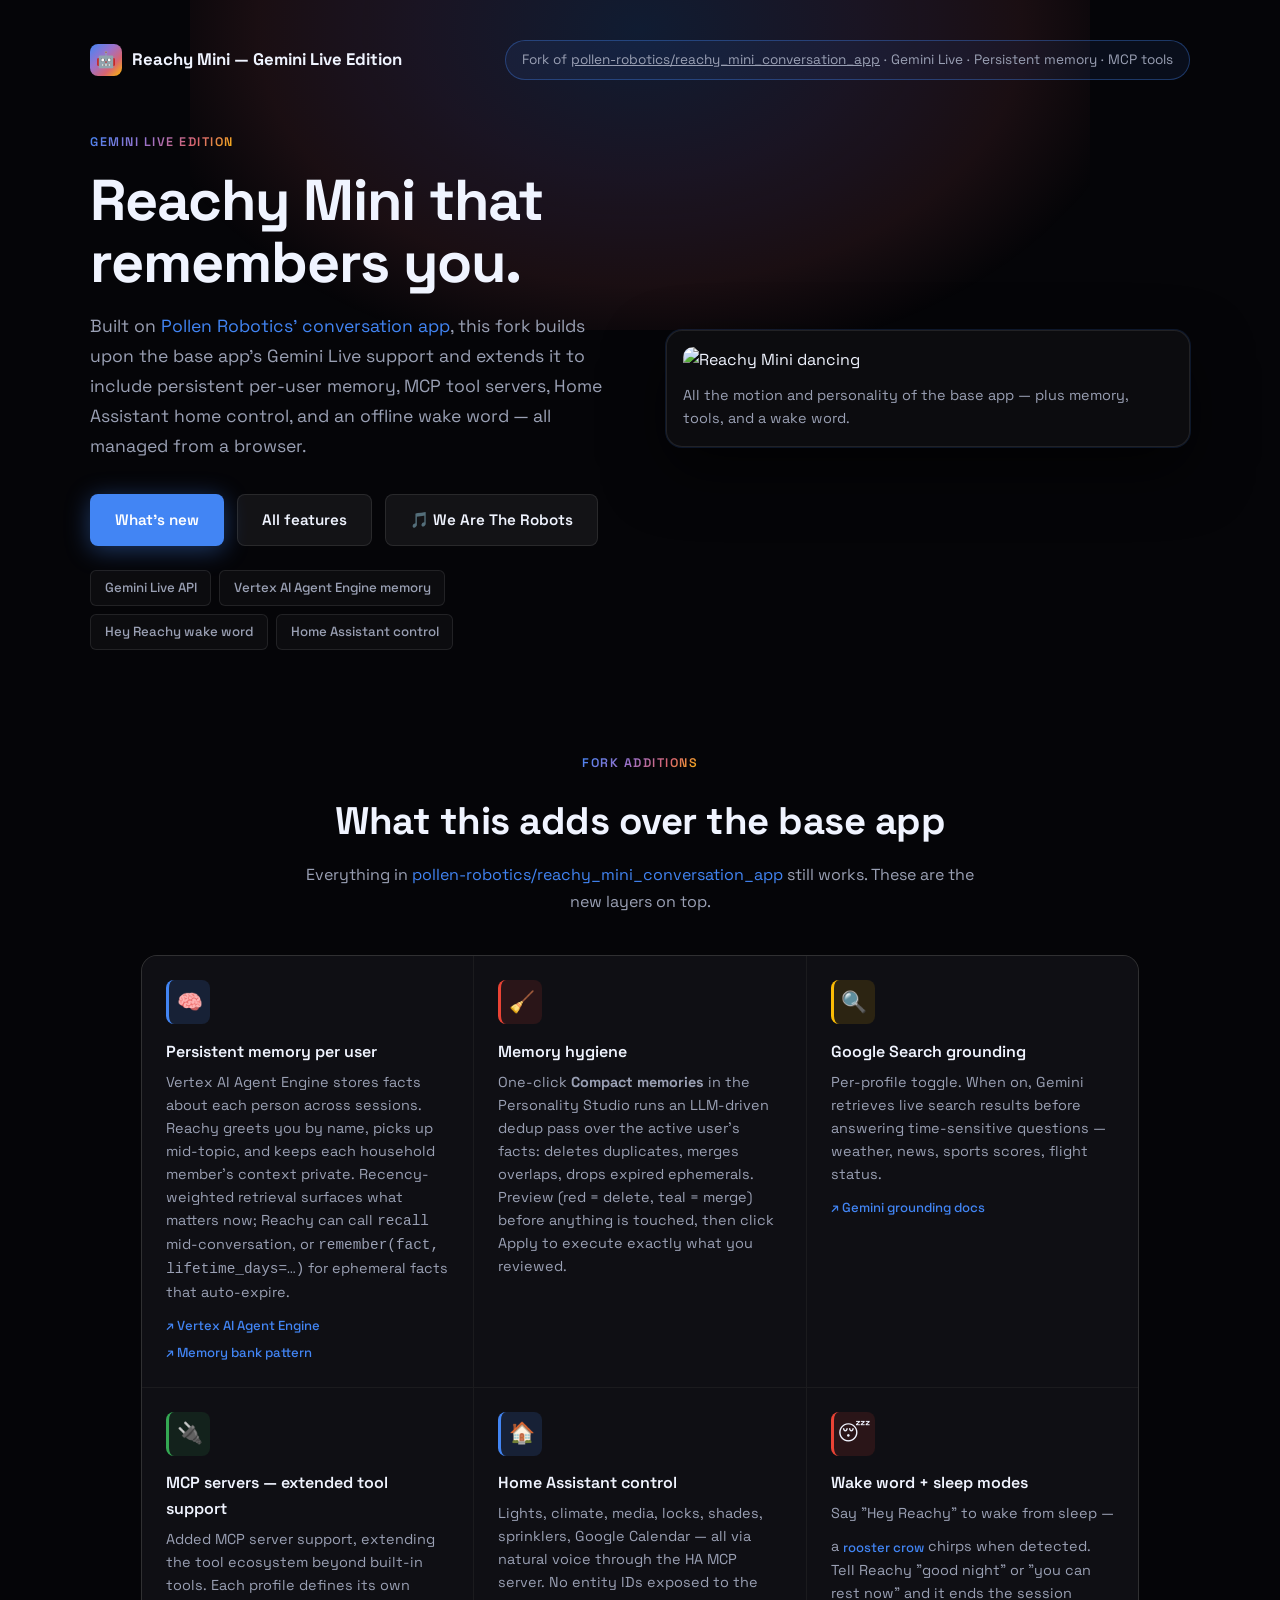
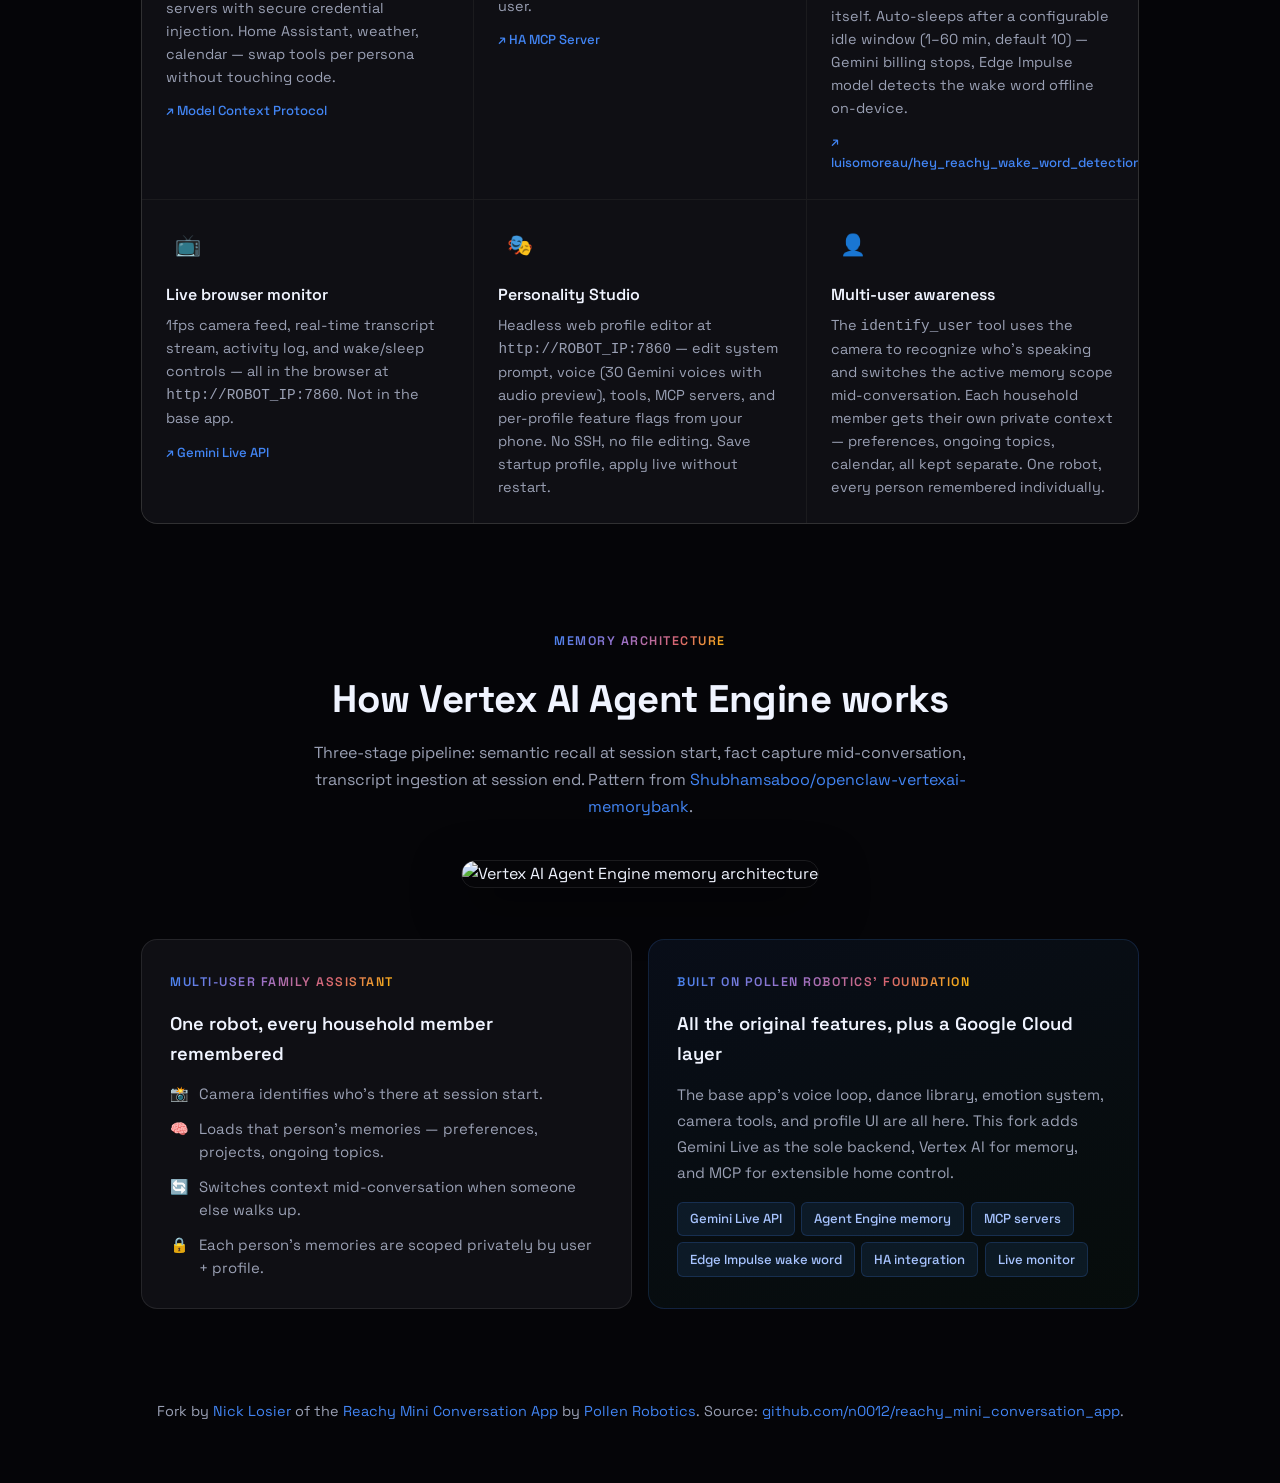
==== commit 58e4fc60: "fix(landing): correct CTA — Kraftwerk's 'We Are The Robots', not a demo" ====
--- a/reachy_mini_conversation_app/index.html
+++ b/reachy_mini_conversation_app/index.html
@@ -28,9 +28,9 @@
 					Built on <a href="https://huggingface.co/spaces/pollen-robotics/reachy_mini_conversation_app" target="_blank" rel="noopener">Pollen Robotics' conversation app</a>, this fork builds upon the base app's Gemini Live support and extends it to include persistent per-user memory, MCP tool servers, Home Assistant home control, and an offline wake word — all managed from a browser.
 				</p>
 				<div class="hero-actions">
-					<a class="btn primary" href="https://www.youtube.com/watch?v=D_8Pma1vHmw" target="_blank" rel="noopener">▶ Watch demo</a>
-					<a class="btn ghost" href="#whats-new">What's new</a>
+					<a class="btn primary" href="#whats-new">What's new</a>
 					<a class="btn ghost" href="#highlights">All features</a>
+					<a class="btn ghost" href="https://www.youtube.com/watch?v=D_8Pma1vHmw" target="_blank" rel="noopener">🎵 We Are The Robots</a>
 				</div>
 				<div class="hero-badges">
 					<span>Gemini Live API</span>
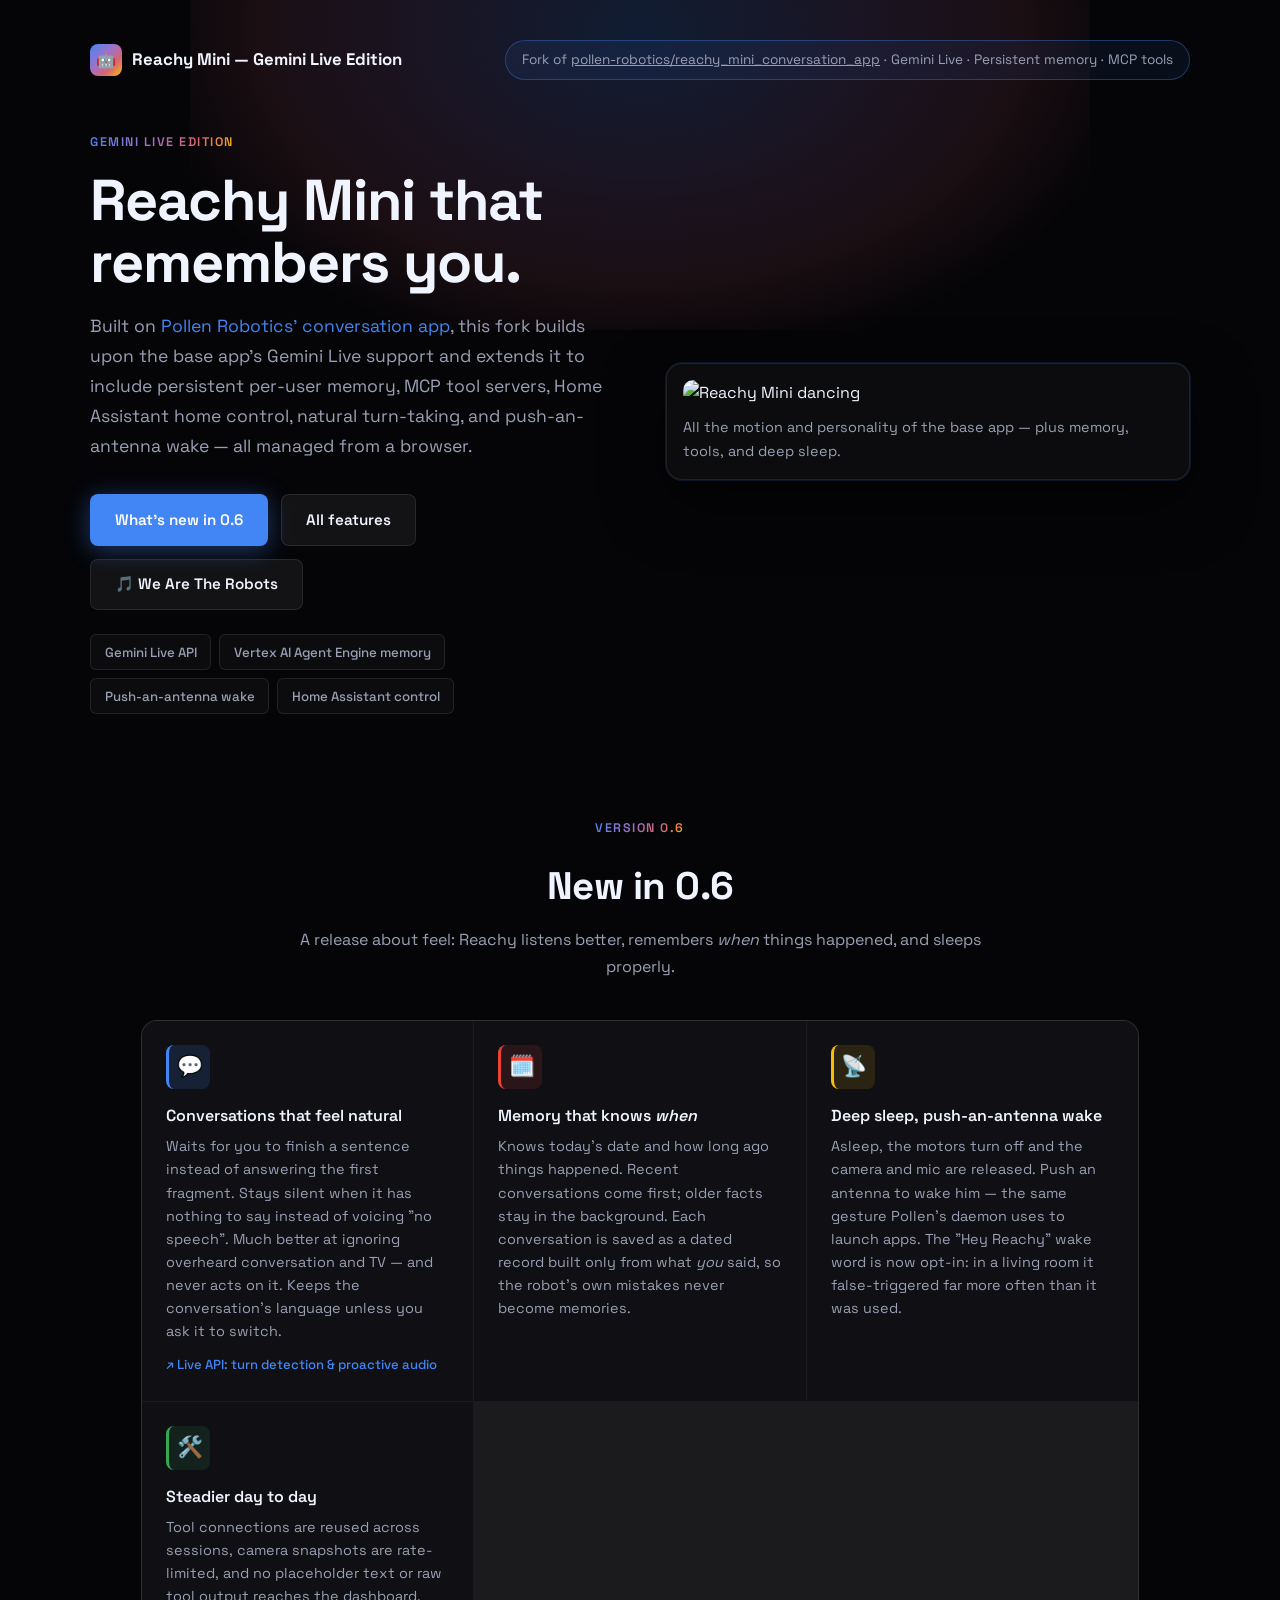
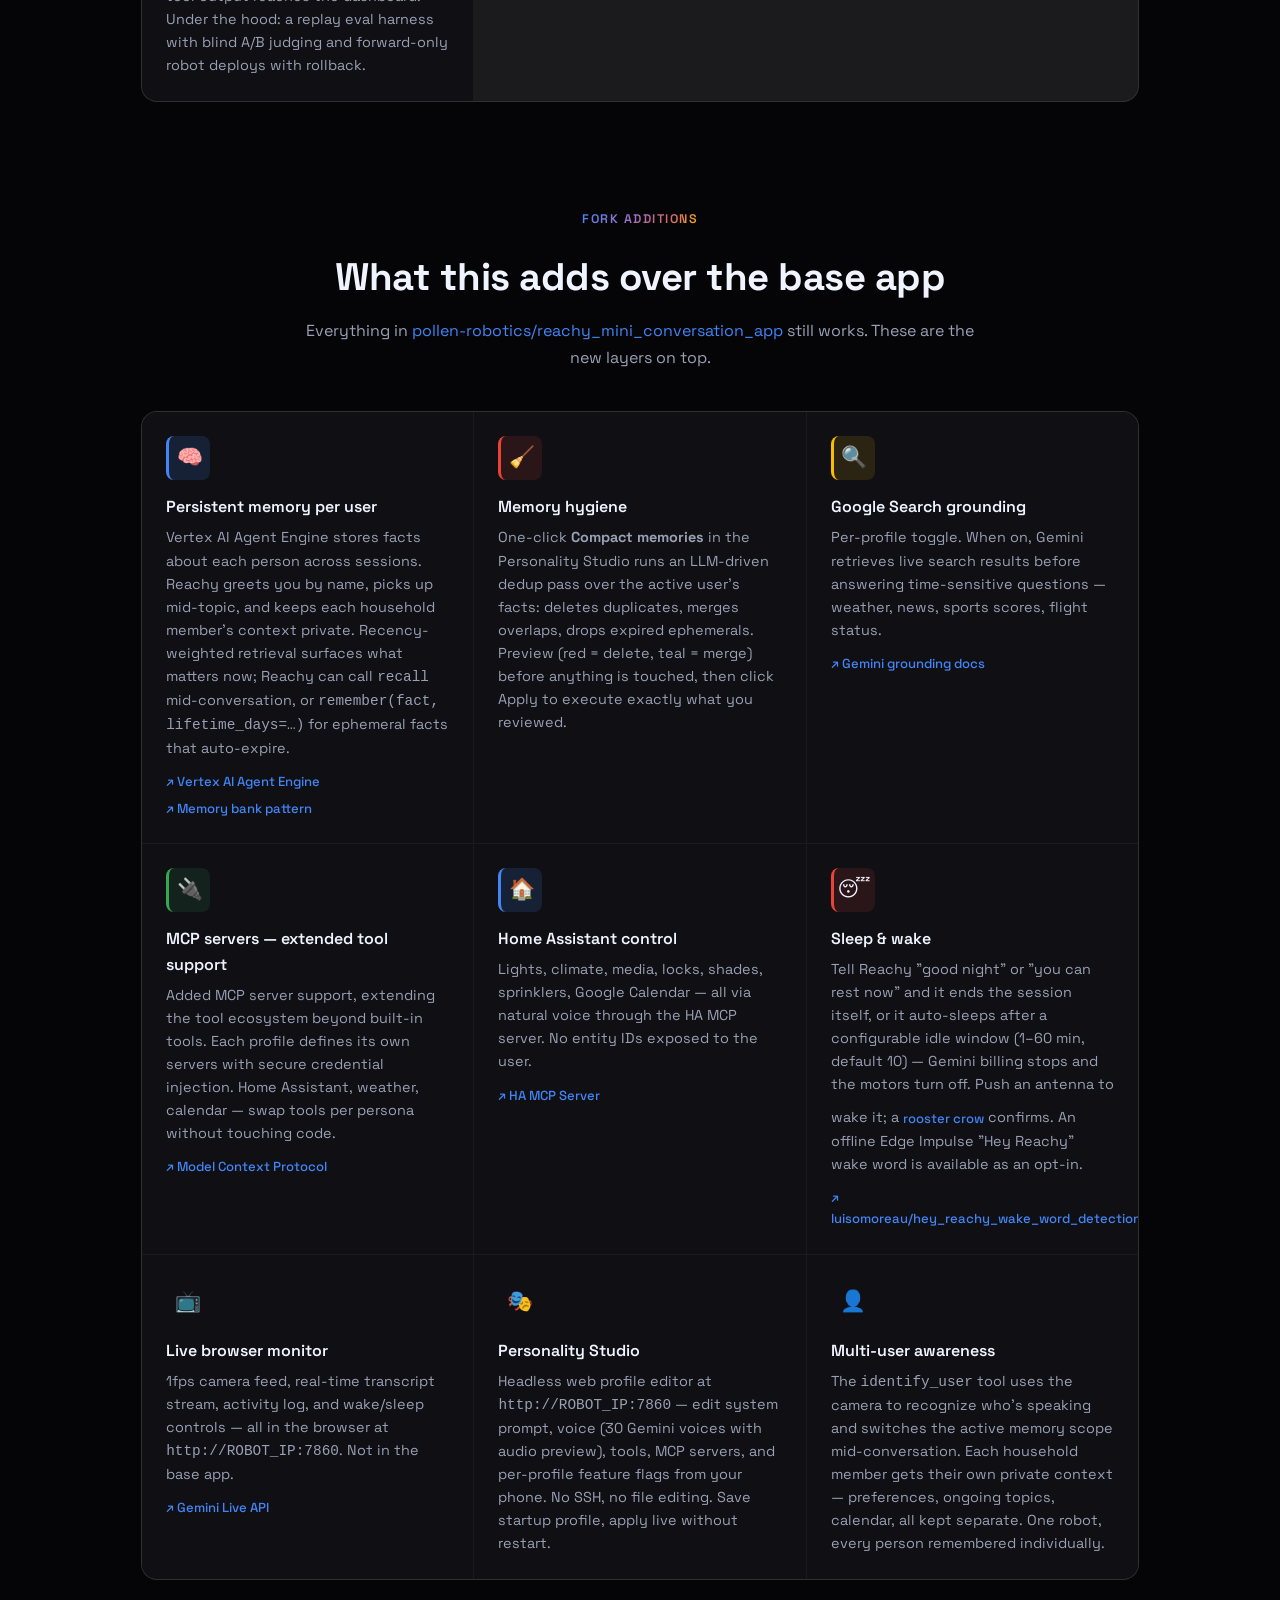
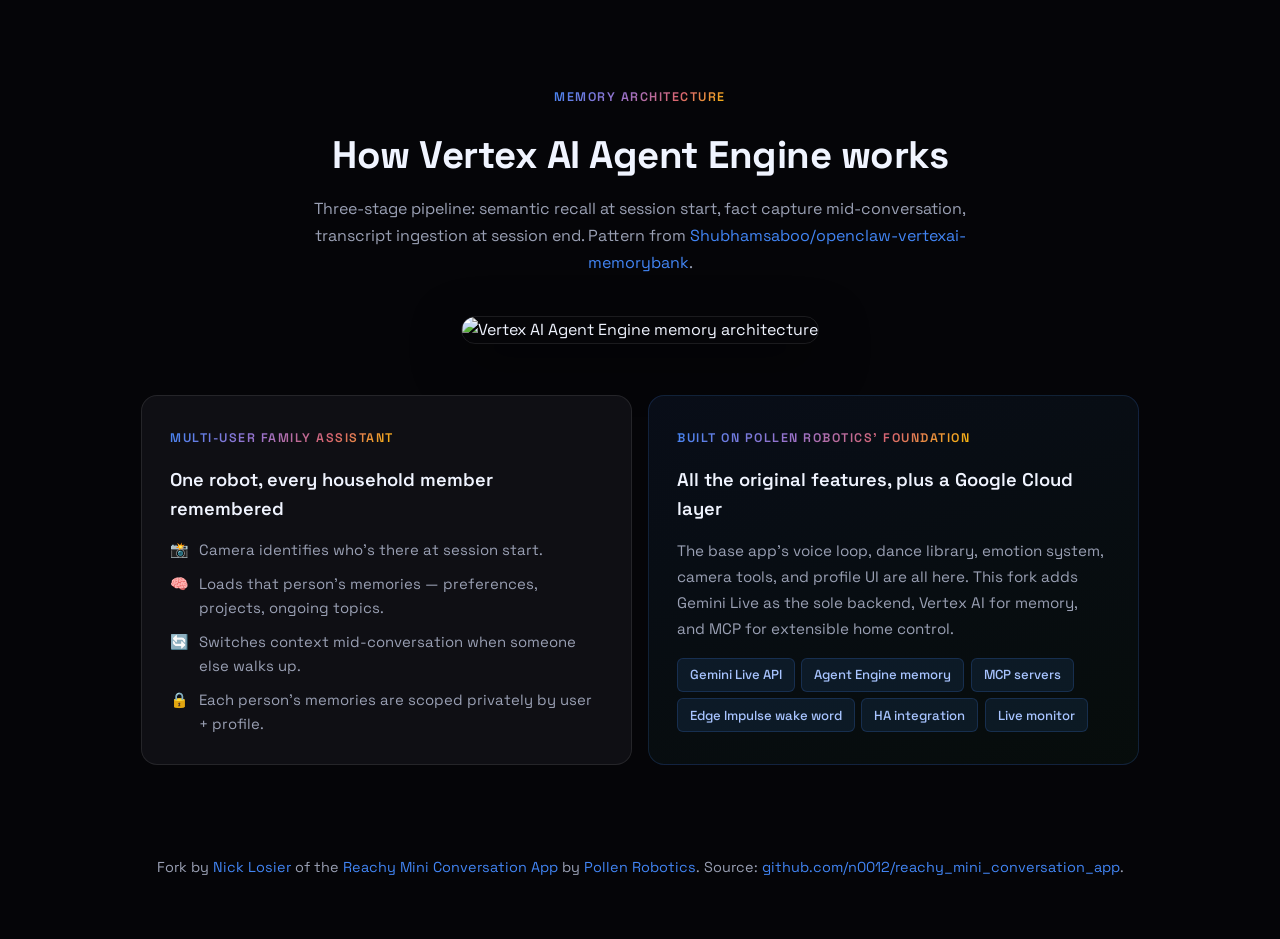
==== commit 2681c91e: "Release 0.6.1: antenna wake, proactive audio; document what's new in 0.6 Space landing page and READ" ====
--- a/reachy_mini_conversation_app/index.html
+++ b/reachy_mini_conversation_app/index.html
@@ -25,28 +25,59 @@
 				<p class="eyebrow">Gemini Live Edition</p>
 				<h1>Reachy Mini that remembers you.</h1>
 				<p class="lede">
-					Built on <a href="https://huggingface.co/spaces/pollen-robotics/reachy_mini_conversation_app" target="_blank" rel="noopener">Pollen Robotics' conversation app</a>, this fork builds upon the base app's Gemini Live support and extends it to include persistent per-user memory, MCP tool servers, Home Assistant home control, and an offline wake word — all managed from a browser.
+					Built on <a href="https://huggingface.co/spaces/pollen-robotics/reachy_mini_conversation_app" target="_blank" rel="noopener">Pollen Robotics' conversation app</a>, this fork builds upon the base app's Gemini Live support and extends it to include persistent per-user memory, MCP tool servers, Home Assistant home control, natural turn-taking, and push-an-antenna wake — all managed from a browser.
 				</p>
 				<div class="hero-actions">
-					<a class="btn primary" href="#whats-new">What's new</a>
+					<a class="btn primary" href="#new-in-06">What's new in 0.6</a>
 					<a class="btn ghost" href="#highlights">All features</a>
 					<a class="btn ghost" href="https://www.youtube.com/watch?v=D_8Pma1vHmw" target="_blank" rel="noopener">🎵 We Are The Robots</a>
 				</div>
 				<div class="hero-badges">
 					<span>Gemini Live API</span>
 					<span>Vertex AI Agent Engine memory</span>
-					<span>Hey Reachy wake word</span>
+					<span>Push-an-antenna wake</span>
 					<span>Home Assistant control</span>
 				</div>
 			</div>
 			<div class="hero-visual">
 				<div class="glass-card">
 					<img src="docs/assets/reachy_mini_dance.gif" alt="Reachy Mini dancing" class="hero-gif">
-					<p class="caption">All the motion and personality of the base app — plus memory, tools, and a wake word.</p>
+					<p class="caption">All the motion and personality of the base app — plus memory, tools, and deep sleep.</p>
 				</div>
 			</div>
 		</div>
 	</header>
+
+	<section id="new-in-06" class="section features">
+		<div class="section-header">
+			<p class="eyebrow">Version 0.6</p>
+			<h2>New in 0.6</h2>
+			<p class="intro">A release about feel: Reachy listens better, remembers <em>when</em> things happened, and sleeps properly.</p>
+		</div>
+		<div class="feature-grid">
+			<div class="feature-card">
+				<span class="icon">💬</span>
+				<h3>Conversations that feel natural</h3>
+				<p>Waits for you to finish a sentence instead of answering the first fragment. Stays silent when it has nothing to say instead of voicing "no speech". Much better at ignoring overheard conversation and TV — and never acts on it. Keeps the conversation's language unless you ask it to switch.</p>
+				<a href="https://ai.google.dev/gemini-api/docs/live-guide" target="_blank" rel="noopener">↗ Live API: turn detection &amp; proactive audio</a>
+			</div>
+			<div class="feature-card">
+				<span class="icon">🗓️</span>
+				<h3>Memory that knows <em>when</em></h3>
+				<p>Knows today's date and how long ago things happened. Recent conversations come first; older facts stay in the background. Each conversation is saved as a dated record built only from what <em>you</em> said, so the robot's own mistakes never become memories.</p>
+			</div>
+			<div class="feature-card">
+				<span class="icon">📡</span>
+				<h3>Deep sleep, push-an-antenna wake</h3>
+				<p>Asleep, the motors turn off and the camera and mic are released. Push an antenna to wake him — the same gesture Pollen's daemon uses to launch apps. The "Hey Reachy" wake word is now opt-in: in a living room it false-triggered far more often than it was used.</p>
+			</div>
+			<div class="feature-card">
+				<span class="icon">🛠️</span>
+				<h3>Steadier day to day</h3>
+				<p>Tool connections are reused across sessions, camera snapshots are rate-limited, and no placeholder text or raw tool output reaches the dashboard. Under the hood: a replay eval harness with blind A/B judging and forward-only robot deploys with rollback.</p>
+			</div>
+		</div>
+	</section>
 
 	<section id="whats-new" class="section features">
 		<div class="section-header">
@@ -89,8 +120,8 @@
 			</div>
 			<div class="feature-card">
 				<span class="icon">😴</span>
-				<h3>Wake word + sleep modes</h3>
-				<p>Say "Hey Reachy" to wake from sleep — a <a href="https://commons.wikimedia.org/wiki/File:Young_rooster_crowing.ogg" target="_blank" rel="noopener">rooster crow</a> chirps when detected. Tell Reachy "good night" or "you can rest now" and it ends the session itself. Auto-sleeps after a configurable idle window (1–60 min, default 10) — Gemini billing stops, Edge Impulse model detects the wake word offline on-device.</p>
+				<h3>Sleep &amp; wake</h3>
+				<p>Tell Reachy "good night" or "you can rest now" and it ends the session itself, or it auto-sleeps after a configurable idle window (1–60 min, default 10) — Gemini billing stops and the motors turn off. Push an antenna to wake it; a <a href="https://commons.wikimedia.org/wiki/File:Young_rooster_crowing.ogg" target="_blank" rel="noopener">rooster crow</a> confirms. An offline Edge Impulse "Hey Reachy" wake word is available as an opt-in.</p>
 				<a href="https://huggingface.co/spaces/luisomoreau/hey_reachy_wake_word_detection" target="_blank" rel="noopener">↗ luisomoreau/hey_reachy_wake_word_detection</a>
 			</div>
 			<div class="feature-card">
